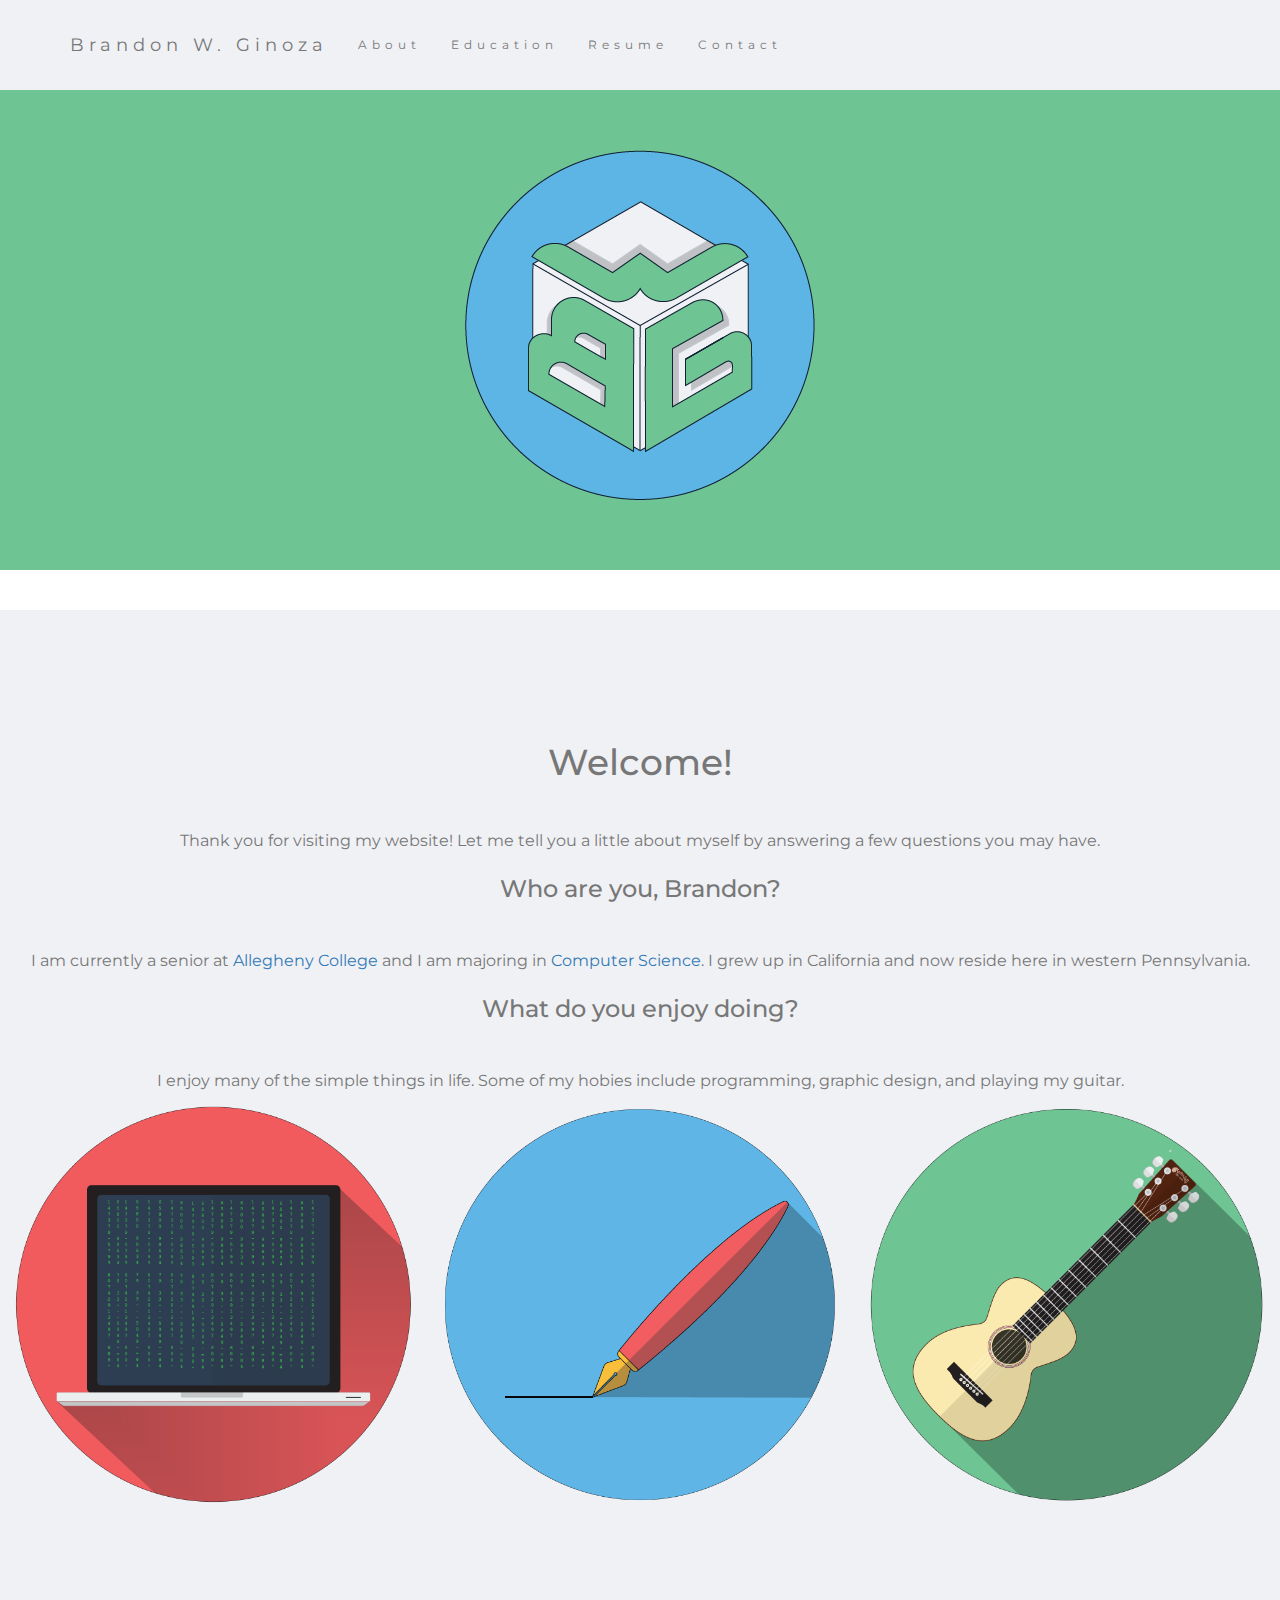
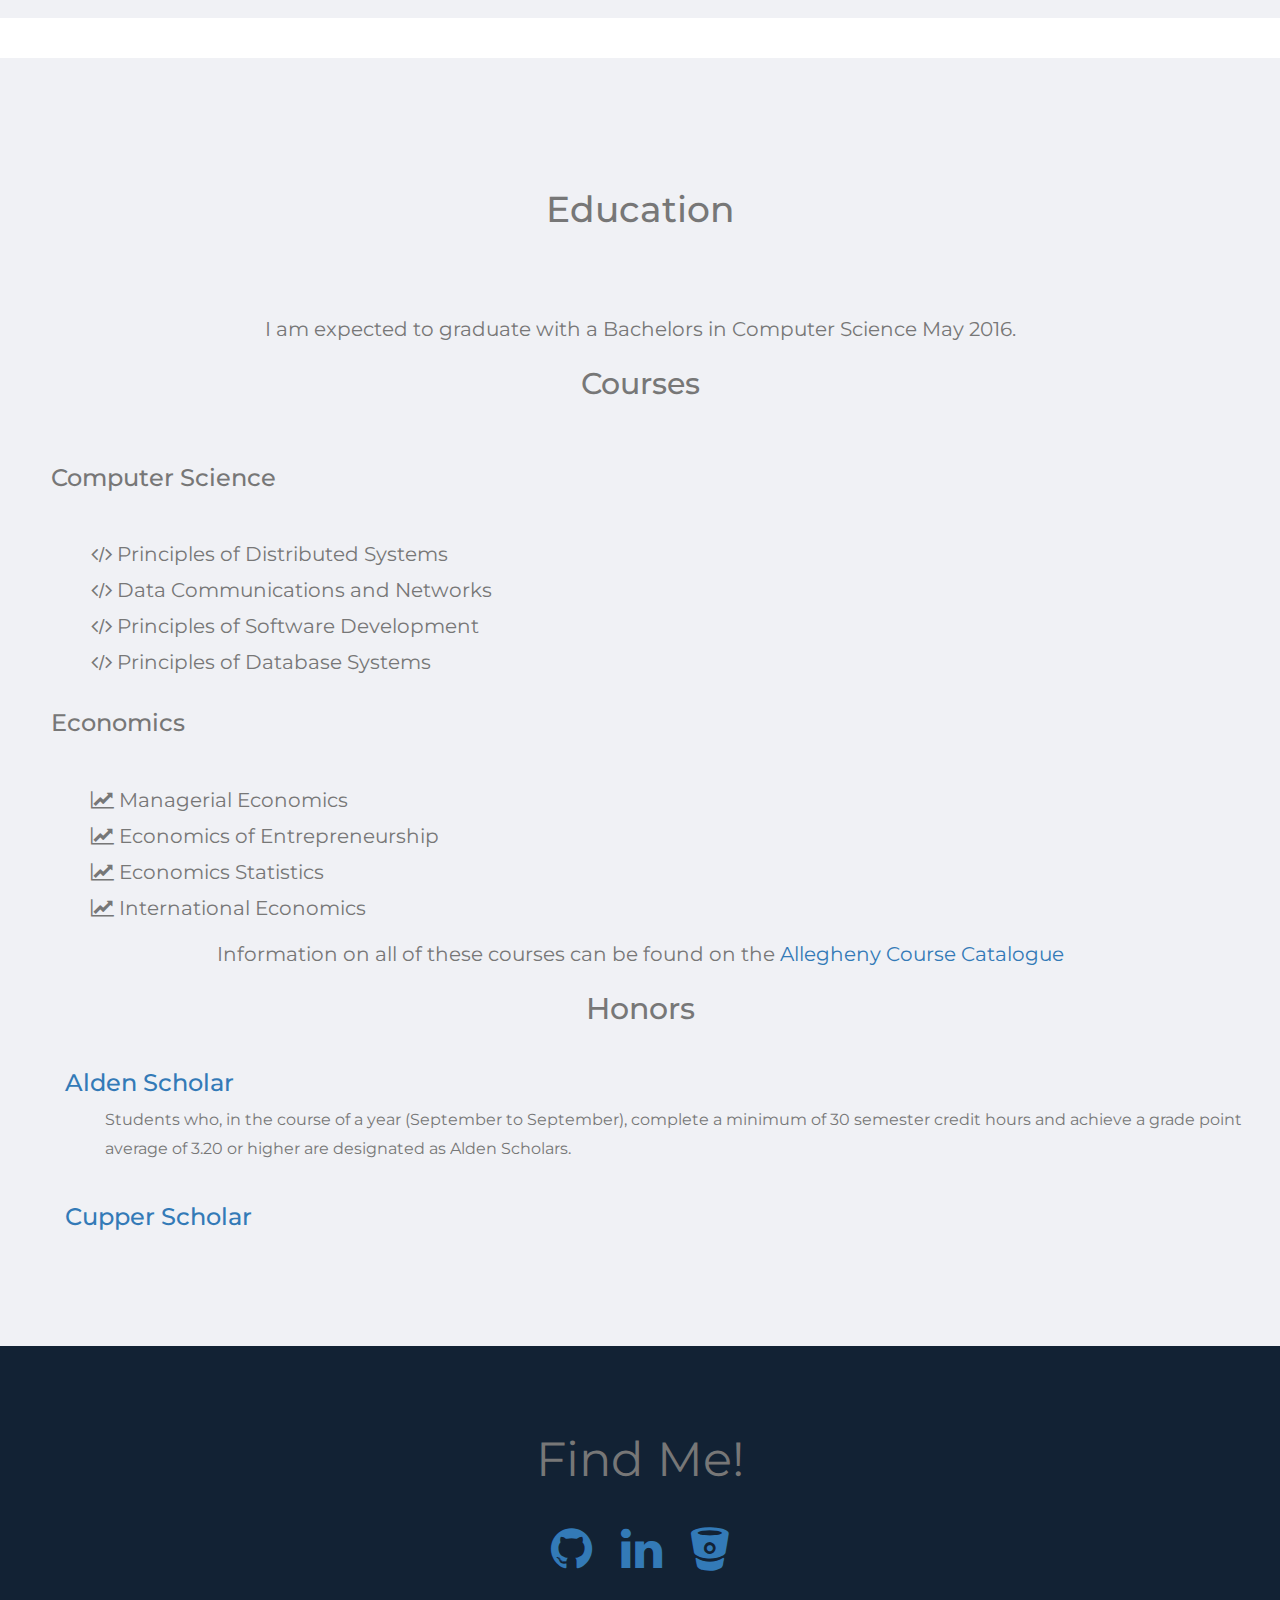
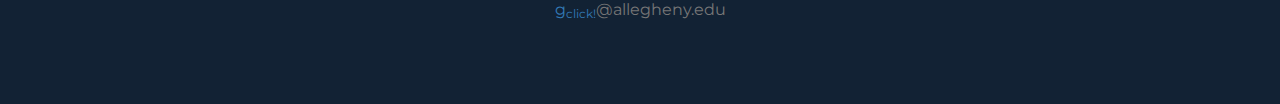
==== index.html @ f5b82c76 "new webpage" ====
<!DOCTYPE html>
<html lang="en">
<head>
  <!-- Theme Made By www.w3schools.com - No Copyright -->
  <title>Bootstrap Theme Simply Me</title>
  <meta charset="utf-8">
  <meta name="viewport" content="width=device-width, initial-scale=1">
  <link rel="stylesheet" href="https://maxcdn.bootstrapcdn.com/font-awesome/4.5.0/css/font-awesome.min.css">
  <link rel="stylesheet" href="http://maxcdn.bootstrapcdn.com/bootstrap/3.3.6/css/bootstrap.min.css">
  <link href="http://fonts.googleapis.com/css?family=Montserrat" rel="stylesheet">
  <script src="https://ajax.googleapis.com/ajax/libs/jquery/1.12.0/jquery.min.js"></script>
  <script src="http://maxcdn.bootstrapcdn.com/bootstrap/3.3.6/js/bootstrap.min.js"></script>
  <style>
  body {
      font: 20px Montserrat, sans-serif;
      line-height: 1.8;
      color: #f5f6f7;
      width:100%;
      height: 100%;
  }
  html {
      width: 100%;
      height: 100%;
  }
  p {font-size: 16px;}
  .margin {margin-bottom: 45px;}
  .bg-1 { 
      background-color: #6fc494;/*#1abc9c; /* Green */
      color: #ffffff;
  }
  .bg-2 { 
      background-color: #f0f1f5; /*#474e5d; /* Dark Blue */
      color: #777777;
  }
  .bg-3 { 
      background-color: #f0f1f5; /* #5db5e6 #ffffff; /* White */
      color: #777777;/*#555555;*/
  }
  .bg-4 { 
      background-color: #122234; /* #2f2f2f; /* Black Gray */
      color: #777777;/*#fff; */
  }
  .container-fluid {
      padding-top: 70px;
      padding-bottom: 70px;
  }
  .navbar {
      background-color: #f0f1f5;
      padding-top: 15px;
      padding-bottom: 15px;
      border: 0;
      border-radius: 0;
      margin-bottom: 0;
      font-size: 12px;
      letter-spacing: 5px;
      color: #ffffff;
  }
  .navbar-nav  li a:hover {
      background-color: #f0f1f5;
      color: #1abc9c !important; /* #1abc9c */
  }
  .navbar-toggle {
      background-color: #f0f1f5;
  }
  .line {
    border: 0;
  }
  
  @media(min-width:767px) {
    .navbar {
        padding: 20px 0;
        -webkit-transition: background .5s ease-in-out,padding .5s ease-in-out;
        -moz-transition: background .5s ease-in-out,padding .5s ease-in-out;
        transition: background .5s ease-in-out,padding .5s ease-in-out;
    }

    .top-nav-collapse {
        padding: 0;
    }
}

  @media(max-width:767px) {
    .hobbie {
        padding-left: 15%;   
        padding-right: 15%;
        padding-top: 5%;
        padding-bottom: 5%;
    }
  } 
  @media(max-width:991px) and (min-width:768px) {
    #page-top img {
        padding-top: 140px;   
    }
  }
  @media(min-width:991px) {
    #page-top img {
        padding-top: 80px;
    }
  }
  @media(max-width:767px) {
    #page-top img {
        padding-top: 80px;   
    }
  }
  .text-left {
    padding-left: 4%   
  }

  .links {
      margin: 1%;   
  }
  .educationlist {
    text-align: left;
    list-style: none;
    display: inline-block;
  }

      
  #bwgcube {
    max-height: 200%;
    max-width: 200%;
  }
  #welcome {
    margin-top: 5%;   
  }
  #education {
    margin-top: 5%;   
  }
  </style>
<script>
$(document).on('click','.navbar-collapse.in',function(e) {
    if( $(e.target).is('a') ) {
        $(this).collapse('hide');
    }
});
</script>
    
<!-- jQuery -->
    <script src="js/jquery.js"></script>

    <!-- Bootstrap Core JavaScript -->
    <script src="js/bootstrap.min.js"></script>

    <!-- Scrolling Nav JavaScript -->
    <script src="js/jquery.easing.min.js"></script>
    <script src="js/scrolling-nav.js"></script>
</head>
<body>
    
    <!-- Navigation -->
    <nav class="navbar navbar-default navbar-fixed-top" role="navigation">
        <div class="container">
            <div class="navbar-header page-scroll">
                <button type="button" class="navbar-toggle" data-toggle="collapse" data-target=".navbar-ex1-collapse">
                    <span class="sr-only">Me</span>
                    <span class="icon-bar"></span>
                    <span class="icon-bar"></span>
                    <span class="icon-bar"></span>
                </button>
                <a class="navbar-brand page-scroll" href="#page-top">Brandon W. Ginoza <!--<img src="imgs/bwgcube.png" id="bwgcube" class="img-responsive" style="display:inline"> --></a>
            </div>

            <!-- Collect the nav links, forms, and other content for toggling -->
            <div class="collapse navbar-collapse navbar-ex1-collapse">
                <ul class="nav navbar-nav">
                    <!-- Hidden li included to remove active class from about link when scrolled up past about section -->
                    <li class="hidden">
                        <a class="page-scroll" href="#page-top"></a>
                    </li>
                    <li>
                        <a class="page-scroll" href="#about">About</a>
                    </li>
                    <li>
                        <a class="page-scroll" href="#Education">Education</a>
                    </li>
                    <li>
                        <a href="pdfs/brandon_ginoza_resume.pdf" target="_blank">Resume</a>
                    </li>
                    <li>
                        <a class="page-scroll" href="#contact">Contact</a>
                    </li>
                </ul>
            </div>
            <!-- /.navbar-collapse -->
        </div>
        <!-- /.container -->
    </nav>

<!-- First Container -->
<div id="page-top" class="container-fluid bg-1 text-center">
  <!--<img src="imgs/curvedlettering.png" class="img-responsive" style="display:inline" alt="name"> -->
    <img src="imgs/bwgcube.png" class="img-responsive" style="display:inline" alt="name">

</div>
<hr class="line">
<!-- Second Container -->
<div id="about" class="container-fluid bg-2 text-center">
  <h1 id="welcome" class="margin">Welcome!</h1>
  <p>Thank you for visiting my website! Let me tell you a little about myself by answering a few questions you may have.</p>
  <h3 class="margin">Who are you, Brandon?</h3>
  <p>I am currently a senior at <a href="http://www.allegheny.edu" target="_blank">Allegheny College</a> and I am majoring in <a href="http://www.cs.allegheny.edu/" target="_blank">Computer Science</a>. I grew up in California and now reside here in western Pennsylvania.</p>
  <h3 class="margin">What do you enjoy doing?</h3>
    <p>I enjoy many of the simple things in life. Some of my hobies include programming, graphic design, and playing my guitar.</p>
 <!-- <a href="#" class="btn btn-default btn-lg">
    <span class="glyphicon glyphicon-search"></span> Search
  </a> -->
    <div class="row">
        <div class="col-sm-4">
            <p><img id="laptop" src="imgs/laptop.png" class="img-responsive margin hobbie" style="width:100%" alt="Image"> </p>
        </div>
        <div class="col-sm-4">
            <p><img src="imgs/pen.png" class="img-responsive margin hobbie" style="width:100%" alt="Image"></p>
        </div>
        <div class="col-sm-4">
            <p><img src="imgs/guitar.png" class="img-responsive margin hobbie" style="width:100%" alt="Image"></p>
        </div>
    </div>
</div>

    <hr class="line">
    
<!-- Third Container (Grid) -->
<div id="Education" class="container-fluid bg-3 text-center">    
  <h1 id="education" class="margin">Education</h1><br>
    I am expected to graduate with a Bachelors in Computer Science May 2016.
  <h2 class="margin">Courses</h2>
  <div class="row">
      <div class="text-left">
        <h3 class="margin">Computer Science</h3>
        <ul class="educationlist">
            <li>
               <i class="fa fa-code" aria-hidden="true"></i> Principles of Distributed Systems
            </li>  
            <li>
               <i class="fa fa-code" aria-hidden="true"></i> Data Communications and Networks
            </li>
            <li>
               <i class="fa fa-code" aria-hidden="true"></i> Principles of Software Development
            </li>
            <li>
               <i class="fa fa-code" aria-hidden="true"></i> Principles of Database Systems
            </li>
        </ul>


        <h3 class="margin">Economics</h3>
        <ul class="educationlist">
            <li>
               <i class="fa fa-line-chart" aria-hidden="true"></i> Managerial Economics
            </li>  
            <li>
               <i class="fa fa-line-chart" aria-hidden="true"></i> Economics of Entrepreneurship
            </li>
            <li>
               <i class="fa fa-line-chart" aria-hidden="true"></i> Economics Statistics
            </li>
            <li>
               <i class="fa fa-line-chart" aria-hidden="true"></i> International Economics
            </li>
        </ul>
      </div>
    </div>
  Information on all of these courses can be found on the <a href="http://sites.allegheny.edu/academics/catalogue/" target="_blank">Allegheny Course Catalogue</a>
    <h2 class="margin">Honors</h2>
    
    <div class="text-left">
        <a href="http://sites.allegheny.edu/academics/academic-regulations-and-policies/honors/" target="_blank"><h3>Alden Scholar</h3></a>
        <ul class="educationlist">
            <li>
            <p>
            Students who, in the course of a year (September to September), complete a minimum of 30 semester credit hours and achieve a grade point average of 3.20 or higher are designated as Alden Scholars.    
            </p>
            </li>
        </ul>
        <a href="http://www.cs.allegheny.edu/research/cupperscholars/" target="blank"><h3>Cupper Scholar</h3></a>
        <ul class="educationlist">
            <li>
                <p>

                </p>
            </li>
        </ul>
    </div>
  </div>
</div>

<!-- Footer -->
<footer id="contact" class="container-fluid bg-4 text-center">
<!-- <p>Bootstrap Theme Made By <a href="http://www.w3schools.com">www.w3schools.com</a></p> -->
    <p id="contactme"><font size="10">Find Me!</font></p>
    <p><a href="http://wwww.github.com"><i class="fa fa-github fa-3x links" aria-hidden="true"></i></a>
    <a href="http://www.linkedin.com"><i class="fa fa-linkedin fa-3x links" aria-hidden="true"></i></a>
    <a href="http://www.bitbucket.com"><i class="fa fa-bitbucket fa-3x links" aria-hidden="true"></i></a>
    </p>
    <p>
    <a href="http://www.google.com/recaptcha/mailhide/d?k=01mWw7WVUKpf7rpx_ugqTX-w==&amp;c=5OQtLOLrhIFikbsIM1NqQYOUcmoT6AMoe-LiFJLgnI0=" onclick="window.open('http://www.google.com/recaptcha/mailhide/d?k\07501mWw7WVUKpf7rpx_ugqTX-w\75\75\46c\0755OQtLOLrhIFikbsIM1NqQYOUcmoT6AMoe-LiFJLgnI0\075', '', 'toolbar=0,scrollbars=0,location=0,statusbar=0,menubar=0,resizable=0,width=500,height=300'); return false;" title="Reveal this e-mail address">g<sub>click!</sub></a>@allegheny.edu
    </p>
</footer>

</body>
</html>
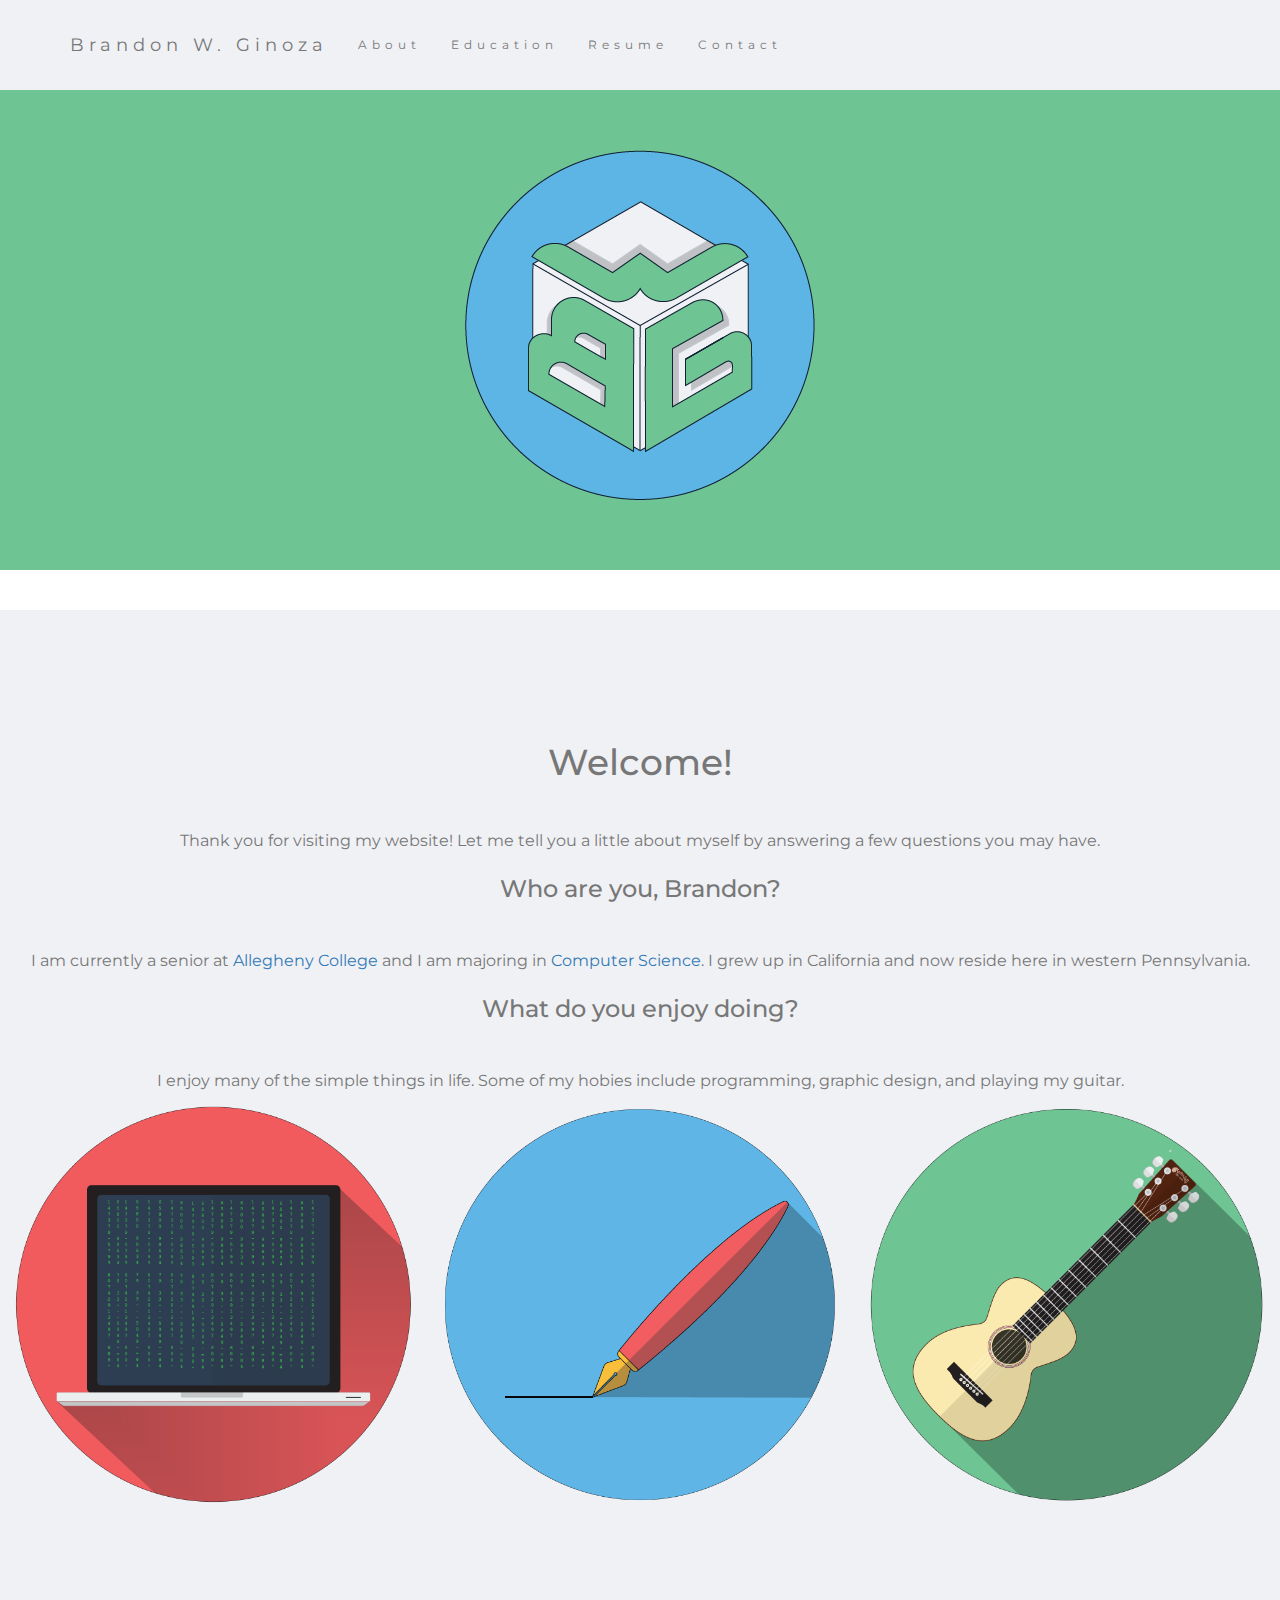
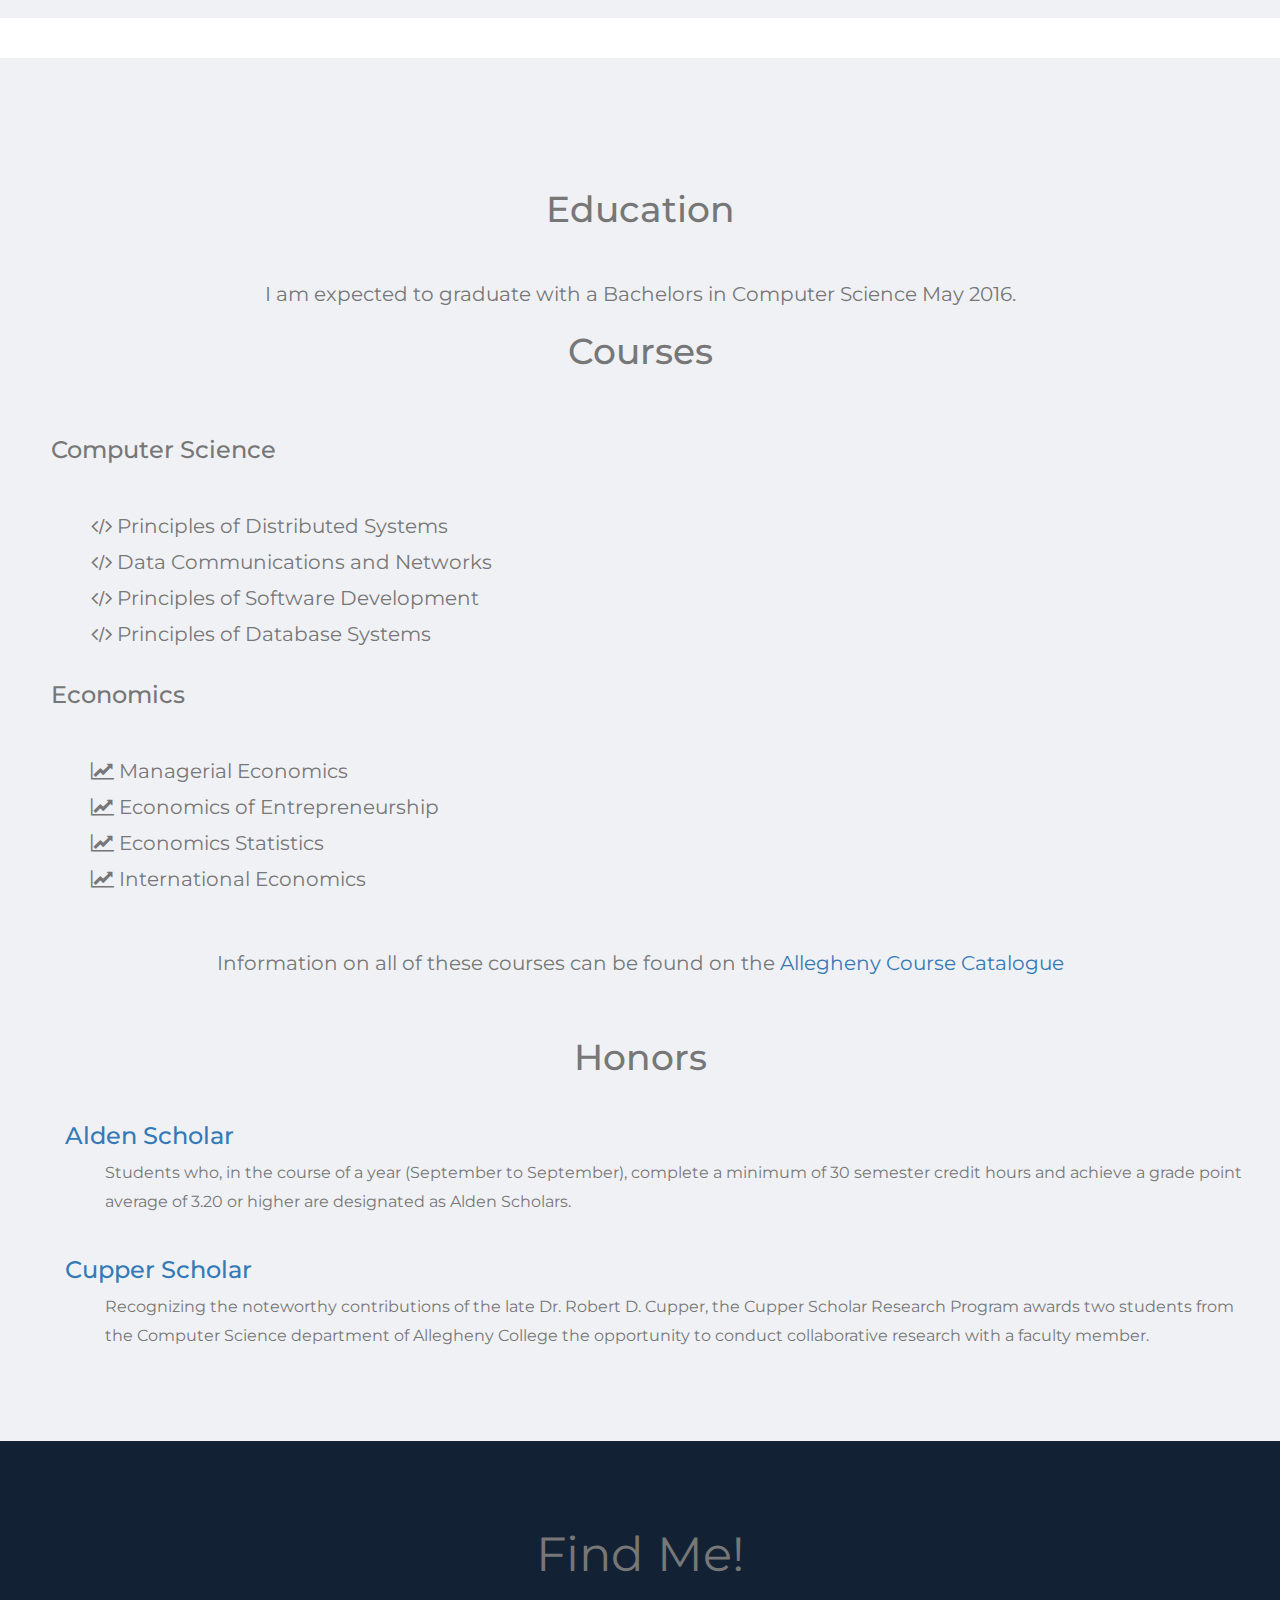
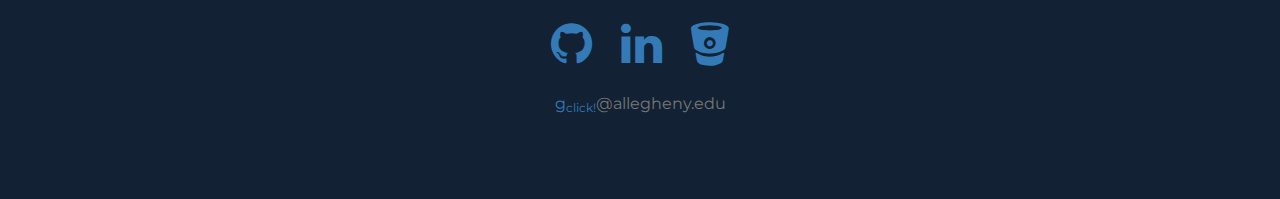
==== commit ef4c441b: "updated education section" ====
--- a/index.html
+++ b/index.html
@@ -114,7 +114,10 @@
     list-style: none;
     display: inline-block;
   }
-
+  .courselistinfo {
+    padding-top: 3%;
+    padding-bottom: 3%;   
+  }
       
   #bwgcube {
     max-height: 200%;
@@ -221,9 +224,9 @@
     
 <!-- Third Container (Grid) -->
 <div id="Education" class="container-fluid bg-3 text-center">    
-  <h1 id="education" class="margin">Education</h1><br>
+  <h1 id="education">Education</h1><br>
     I am expected to graduate with a Bachelors in Computer Science May 2016.
-  <h2 class="margin">Courses</h2>
+  <h1 class="margin">Courses</h1>
   <div class="row">
       <div class="text-left">
         <h3 class="margin">Computer Science</h3>
@@ -260,8 +263,10 @@
         </ul>
       </div>
     </div>
+    <div class="courselistinfo">
   Information on all of these courses can be found on the <a href="http://sites.allegheny.edu/academics/catalogue/" target="_blank">Allegheny Course Catalogue</a>
-    <h2 class="margin">Honors</h2>
+    </div>
+    <h1 class="margin">Honors</h1>
     
     <div class="text-left">
         <a href="http://sites.allegheny.edu/academics/academic-regulations-and-policies/honors/" target="_blank"><h3>Alden Scholar</h3></a>
@@ -276,7 +281,7 @@
         <ul class="educationlist">
             <li>
                 <p>
-
+                    Recognizing the noteworthy contributions of the late Dr. Robert D. Cupper, the Cupper Scholar Research Program awards two students from the Computer Science department of Allegheny College the opportunity to conduct collaborative research with a faculty member. 
                 </p>
             </li>
         </ul>
@@ -288,9 +293,9 @@
 <footer id="contact" class="container-fluid bg-4 text-center">
 <!-- <p>Bootstrap Theme Made By <a href="http://www.w3schools.com">www.w3schools.com</a></p> -->
     <p id="contactme"><font size="10">Find Me!</font></p>
-    <p><a href="http://wwww.github.com"><i class="fa fa-github fa-3x links" aria-hidden="true"></i></a>
-    <a href="http://www.linkedin.com"><i class="fa fa-linkedin fa-3x links" aria-hidden="true"></i></a>
-    <a href="http://www.bitbucket.com"><i class="fa fa-bitbucket fa-3x links" aria-hidden="true"></i></a>
+    <p><a href="https://github.com/ginozab" target="_blank"><i class="fa fa-github fa-3x links" aria-hidden="true"></i></a>
+    <a href="http://www.linkedin.com/in/ginozab" target="_blank"><i class="fa fa-linkedin fa-3x links" aria-hidden="true"></i></a>
+    <a href="https://bitbucket.org/ginozab/" target="_blank"><i class="fa fa-bitbucket fa-3x links" aria-hidden="true"></i></a>
     </p>
     <p>
     <a href="http://www.google.com/recaptcha/mailhide/d?k=01mWw7WVUKpf7rpx_ugqTX-w==&amp;c=5OQtLOLrhIFikbsIM1NqQYOUcmoT6AMoe-LiFJLgnI0=" onclick="window.open('http://www.google.com/recaptcha/mailhide/d?k\07501mWw7WVUKpf7rpx_ugqTX-w\75\75\46c\0755OQtLOLrhIFikbsIM1NqQYOUcmoT6AMoe-LiFJLgnI0\075', '', 'toolbar=0,scrollbars=0,location=0,statusbar=0,menubar=0,resizable=0,width=500,height=300'); return false;" title="Reveal this e-mail address">g<sub>click!</sub></a>@allegheny.edu
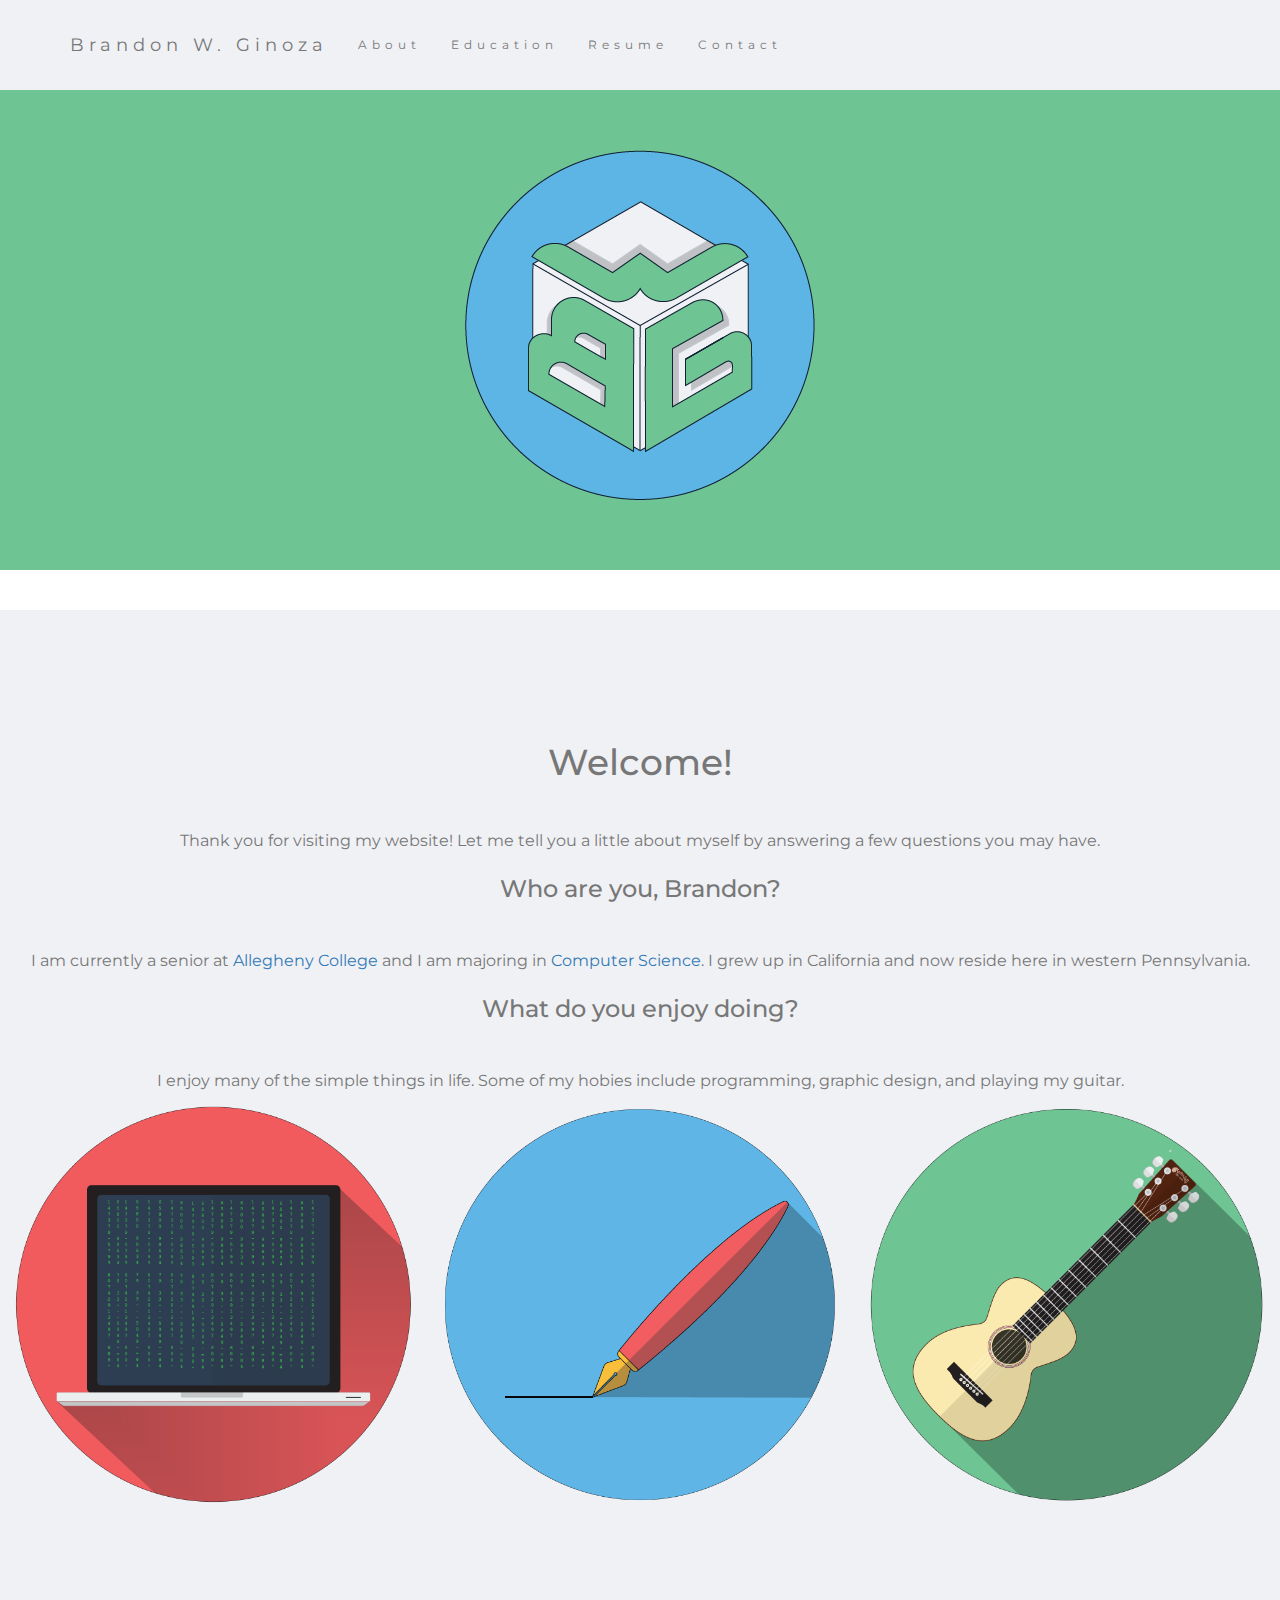
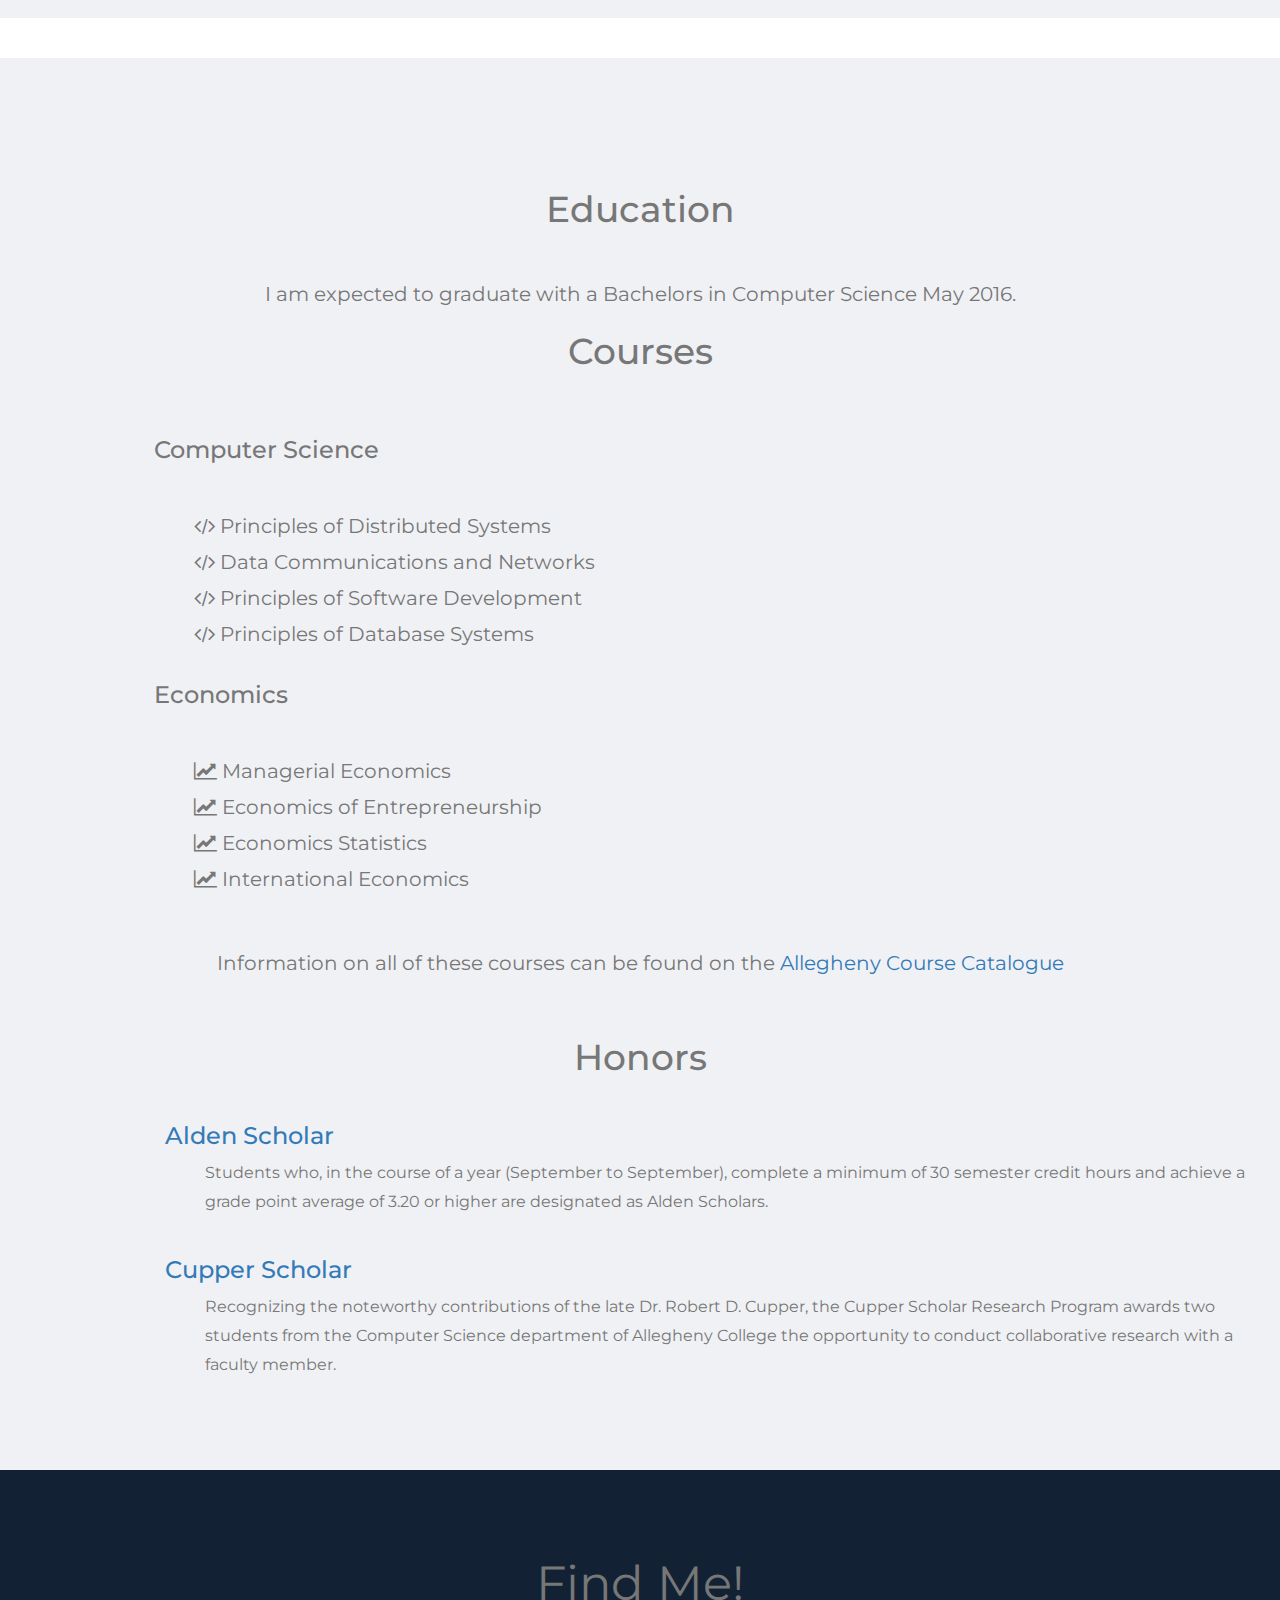
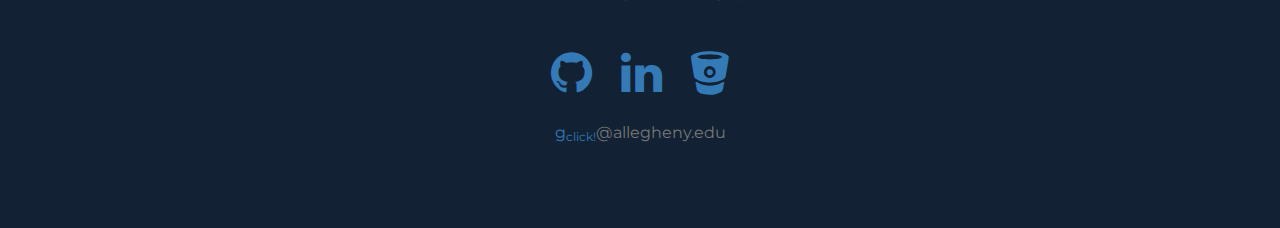
==== commit a00654d0: "increased text-left padding" ====
--- a/index.html
+++ b/index.html
@@ -103,7 +103,7 @@
     }
   }
   .text-left {
-    padding-left: 4%   
+    padding-left: 12%;   
   }
 
   .links {
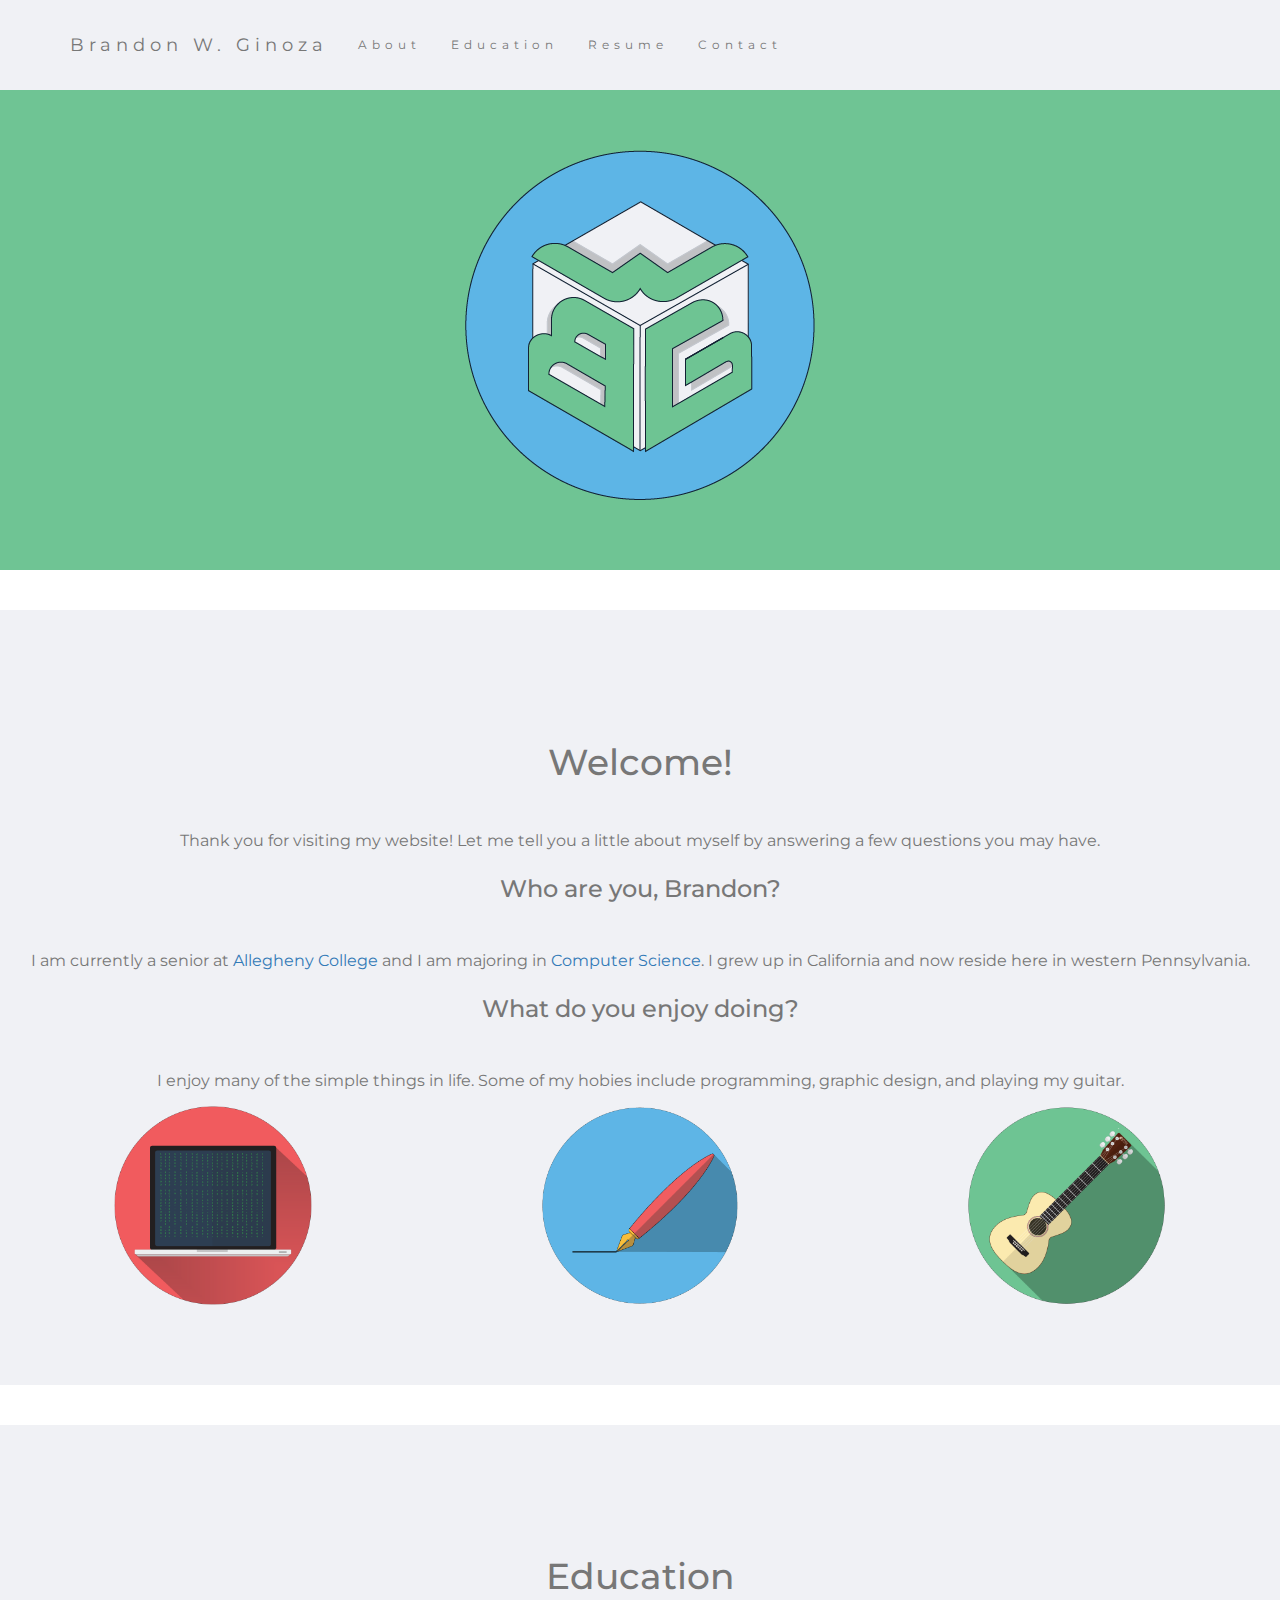
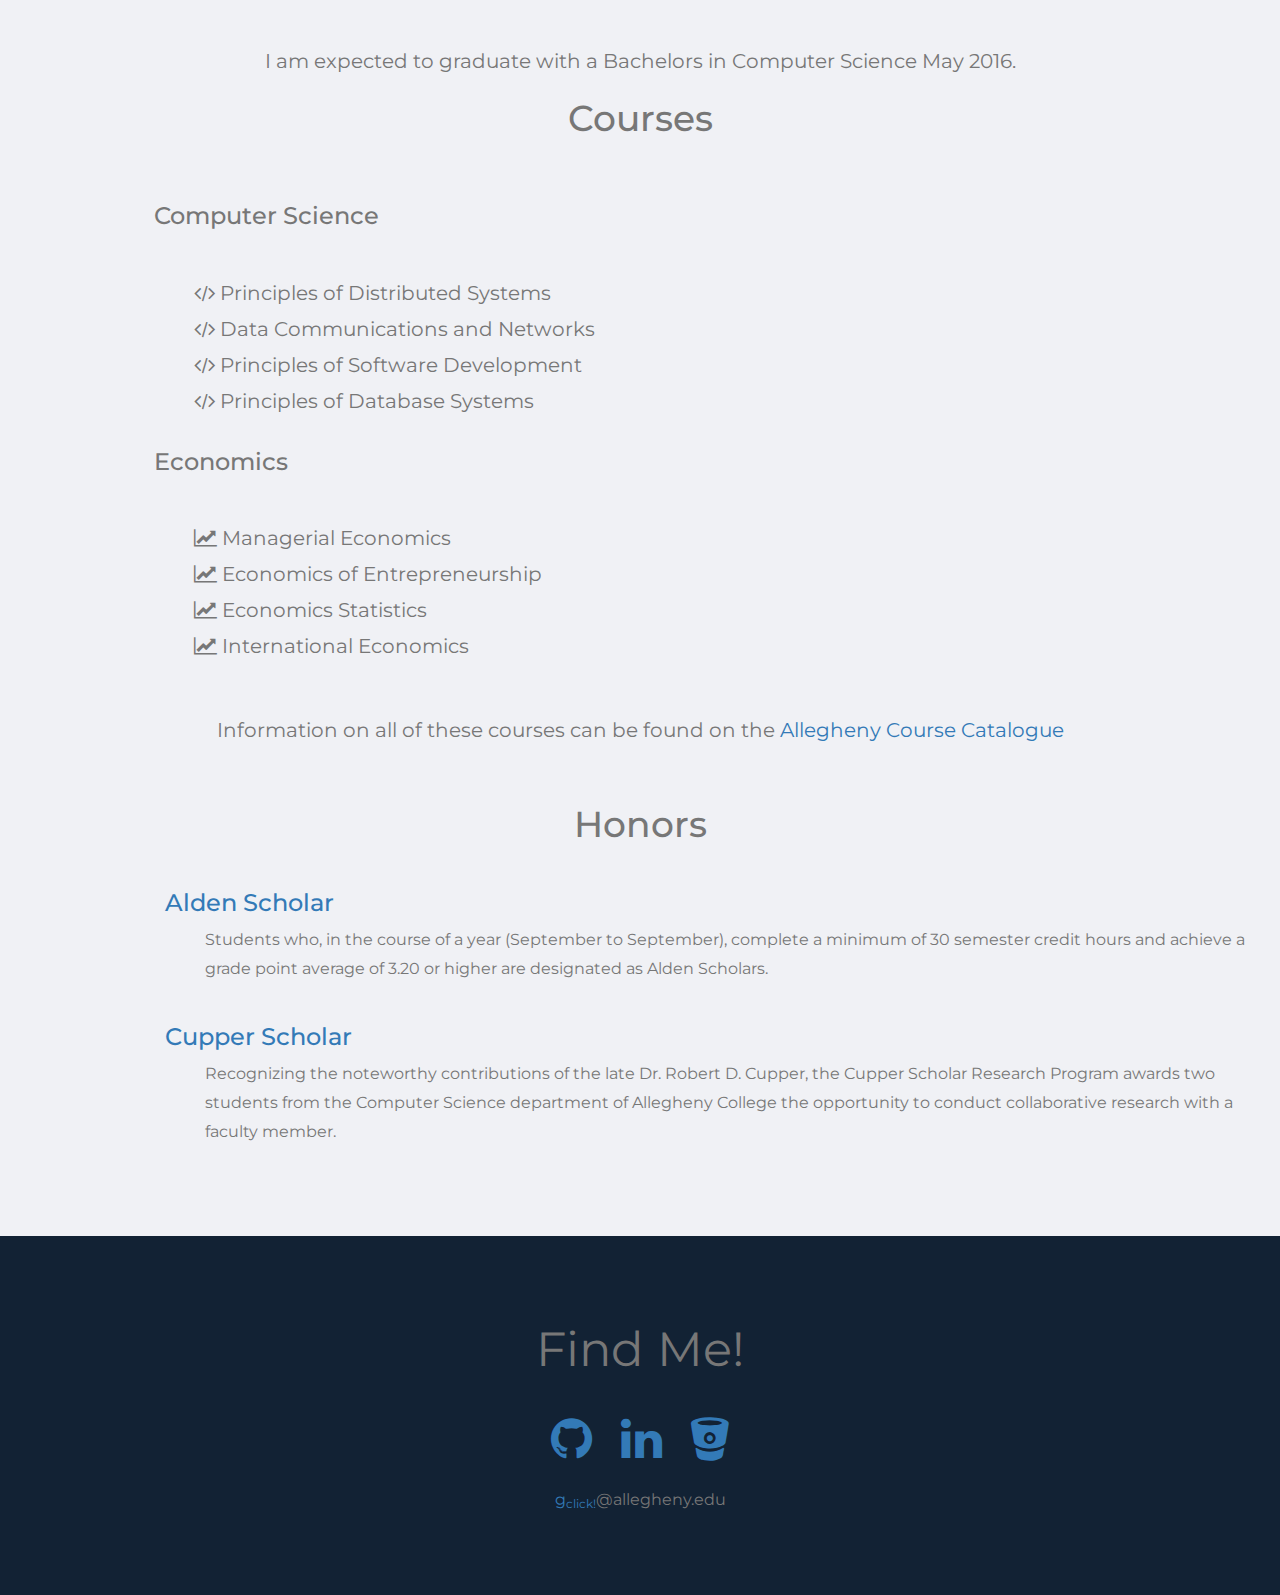
==== commit 48282e59: "changed image sizes to 50% width for hobbies" ====
--- a/index.html
+++ b/index.html
@@ -79,14 +79,7 @@
     }
 }
 
-  @media(max-width:767px) {
-    .hobbie {
-        padding-left: 15%;   
-        padding-right: 15%;
-        padding-top: 5%;
-        padding-bottom: 5%;
-    }
-  } 
+
   @media(max-width:991px) and (min-width:768px) {
     #page-top img {
         padding-top: 140px;   
@@ -117,6 +110,10 @@
   .courselistinfo {
     padding-top: 3%;
     padding-bottom: 3%;   
+  }
+
+  .img-responsive {
+    margin: 0 auto;
   }
       
   #bwgcube {
@@ -209,13 +206,13 @@
   </a> -->
     <div class="row">
         <div class="col-sm-4">
-            <p><img id="laptop" src="imgs/laptop.png" class="img-responsive margin hobbie" style="width:100%" alt="Image"> </p>
+            <p><img id="laptop" src="imgs/laptop.png" class="img-responsive margin hobbie" style="width:50%" alt="Image"> </p>
         </div>
         <div class="col-sm-4">
-            <p><img src="imgs/pen.png" class="img-responsive margin hobbie" style="width:100%" alt="Image"></p>
+            <p><img src="imgs/pen.png" class="img-responsive margin hobbie" style="width:50%" alt="Image"></p>
         </div>
         <div class="col-sm-4">
-            <p><img src="imgs/guitar.png" class="img-responsive margin hobbie" style="width:100%" alt="Image"></p>
+            <p><img src="imgs/guitar.png" class="img-responsive margin hobbie" style="width:50%" alt="Image"></p>
         </div>
     </div>
 </div>
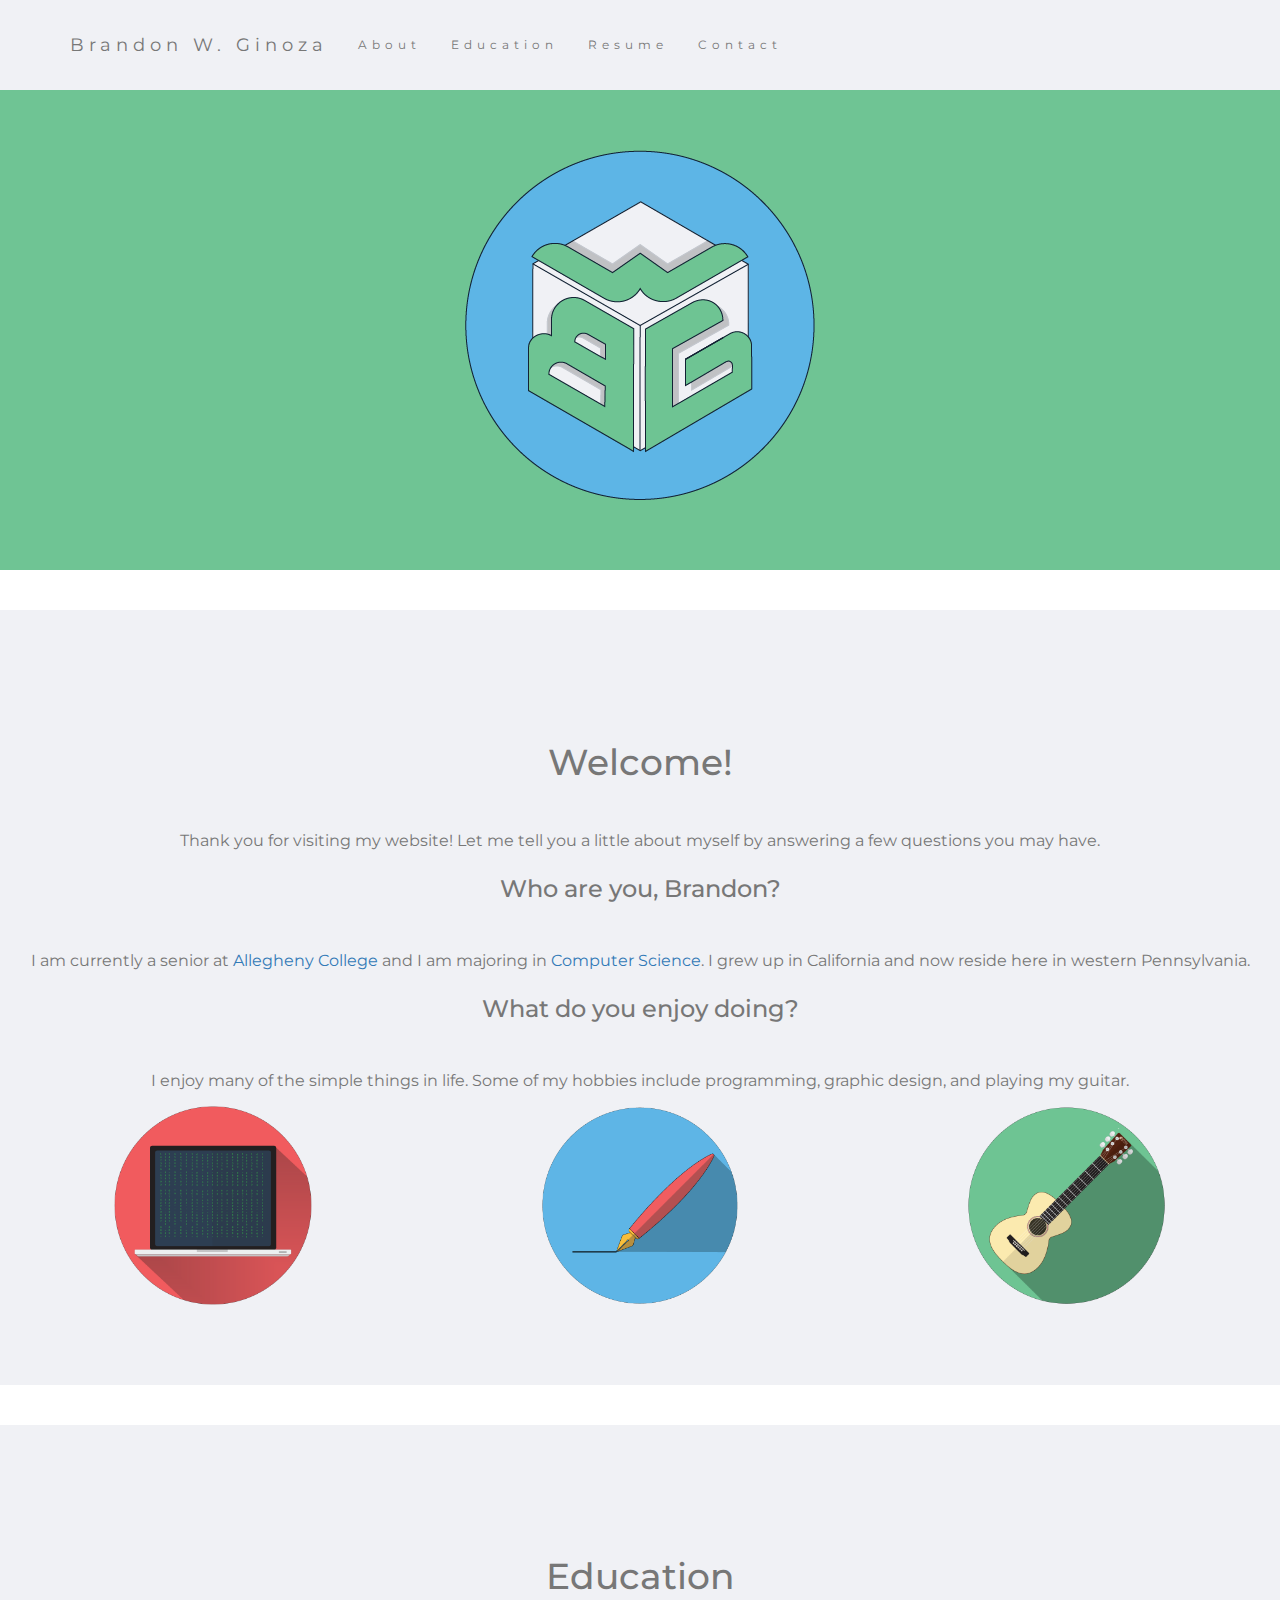
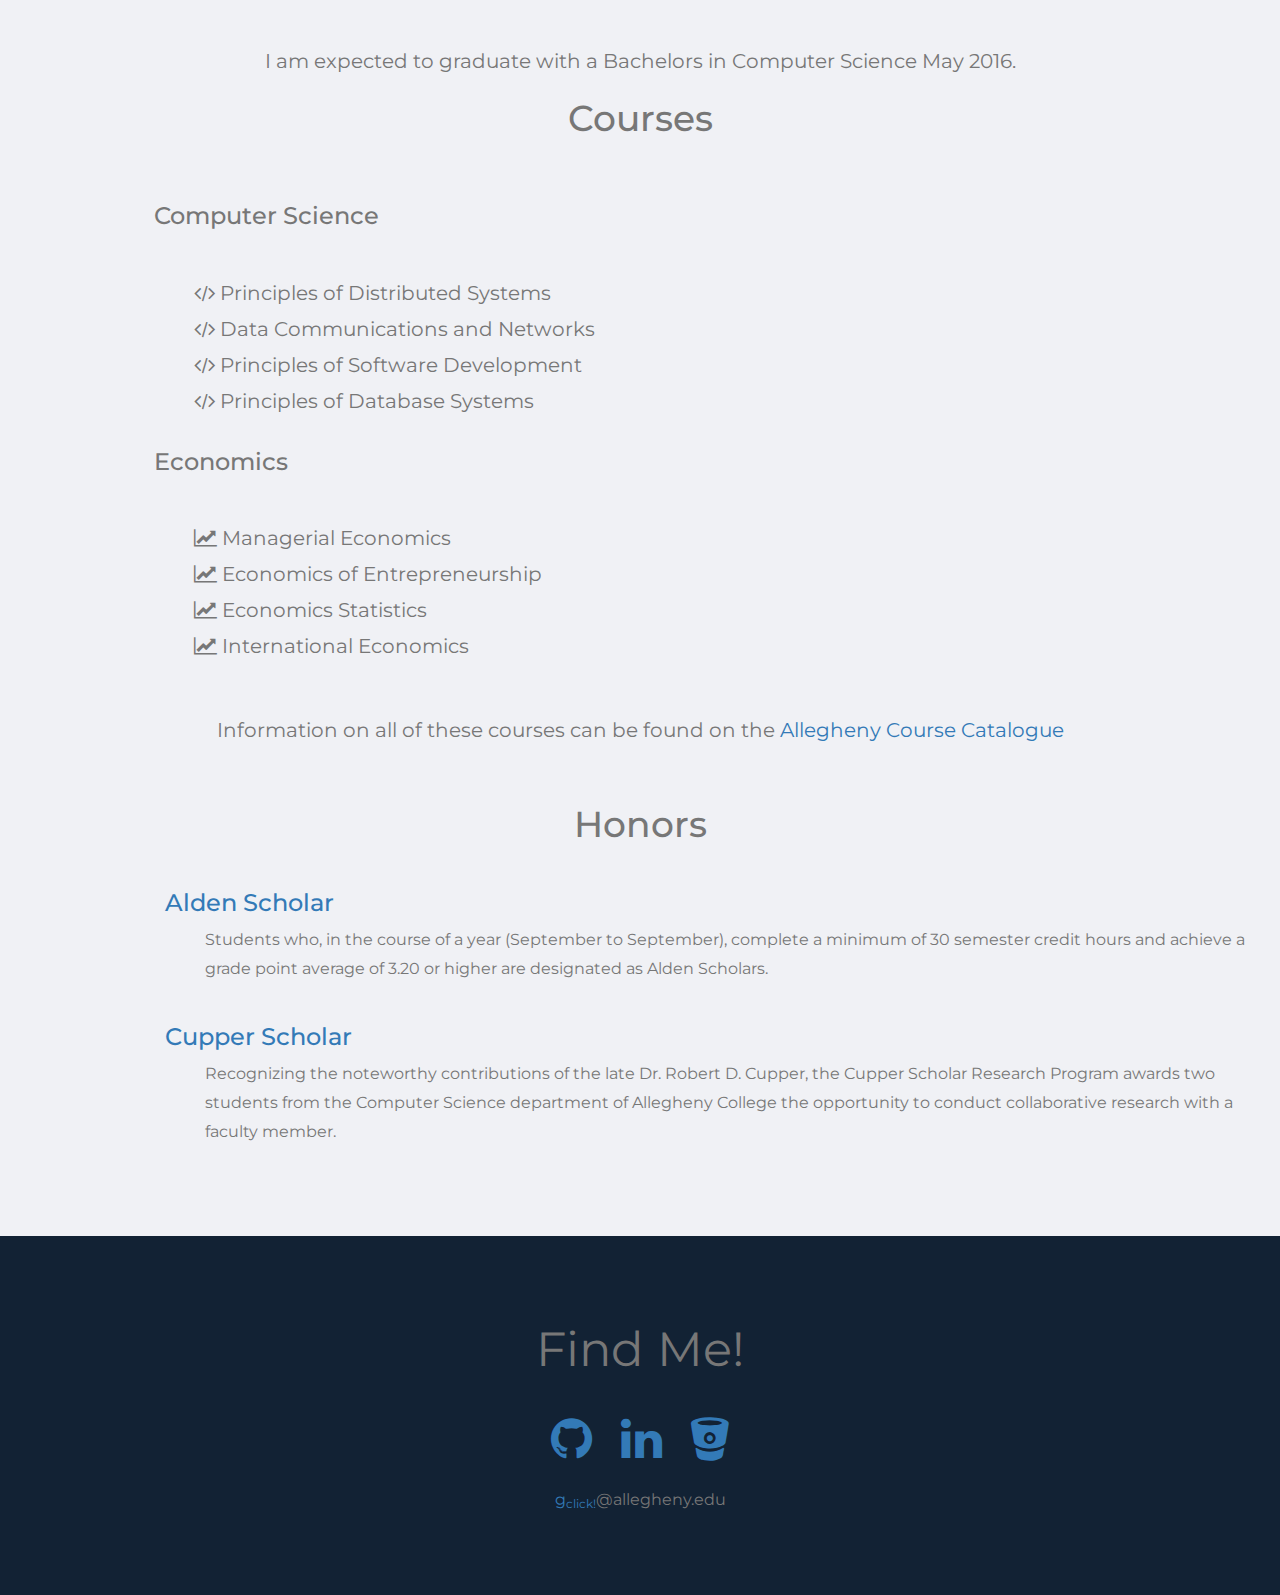
==== commit c09ae388: "corrected spelling error hobbies" ====
--- a/index.html
+++ b/index.html
@@ -2,12 +2,13 @@
 <html lang="en">
 <head>
   <!-- Theme Made By www.w3schools.com - No Copyright -->
-  <title>Bootstrap Theme Simply Me</title>
+  <title>Brandon Ginoza</title>
   <meta charset="utf-8">
   <meta name="viewport" content="width=device-width, initial-scale=1">
   <link rel="stylesheet" href="https://maxcdn.bootstrapcdn.com/font-awesome/4.5.0/css/font-awesome.min.css">
   <link rel="stylesheet" href="http://maxcdn.bootstrapcdn.com/bootstrap/3.3.6/css/bootstrap.min.css">
   <link href="http://fonts.googleapis.com/css?family=Montserrat" rel="stylesheet">
+  <link rel="icon" href="imgs/bwgcube.png" sizes="16x16 32x32" type="image/png">
   <script src="https://ajax.googleapis.com/ajax/libs/jquery/1.12.0/jquery.min.js"></script>
   <script src="http://maxcdn.bootstrapcdn.com/bootstrap/3.3.6/js/bootstrap.min.js"></script>
   <style>
@@ -200,7 +201,7 @@
   <h3 class="margin">Who are you, Brandon?</h3>
   <p>I am currently a senior at <a href="http://www.allegheny.edu" target="_blank">Allegheny College</a> and I am majoring in <a href="http://www.cs.allegheny.edu/" target="_blank">Computer Science</a>. I grew up in California and now reside here in western Pennsylvania.</p>
   <h3 class="margin">What do you enjoy doing?</h3>
-    <p>I enjoy many of the simple things in life. Some of my hobies include programming, graphic design, and playing my guitar.</p>
+    <p>I enjoy many of the simple things in life. Some of my hobbies include programming, graphic design, and playing my guitar.</p>
  <!-- <a href="#" class="btn btn-default btn-lg">
     <span class="glyphicon glyphicon-search"></span> Search
   </a> -->
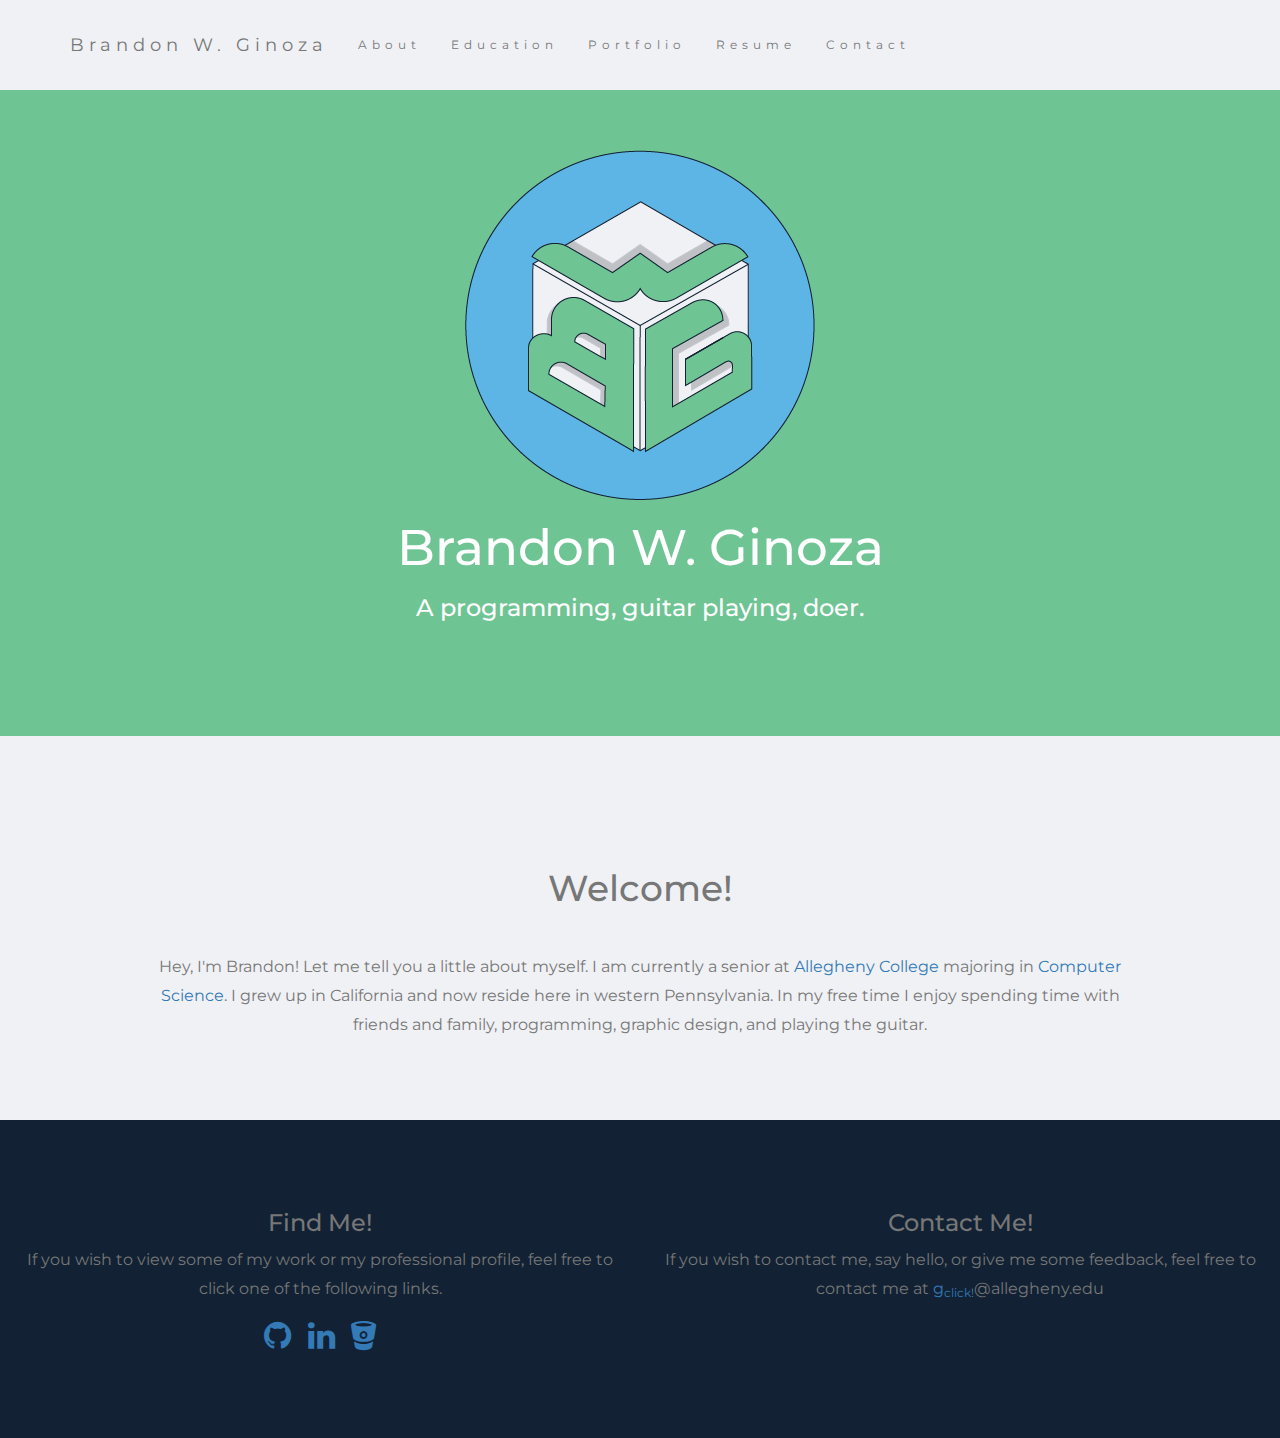
==== commit c12d1b79: "Updated home page just has about section now" ====
--- a/index.html
+++ b/index.html
@@ -8,126 +8,10 @@
   <link rel="stylesheet" href="https://maxcdn.bootstrapcdn.com/font-awesome/4.5.0/css/font-awesome.min.css">
   <link rel="stylesheet" href="http://maxcdn.bootstrapcdn.com/bootstrap/3.3.6/css/bootstrap.min.css">
   <link href="http://fonts.googleapis.com/css?family=Montserrat" rel="stylesheet">
-  <link rel="icon" href="imgs/bwgcube.png" sizes="16x16 32x32" type="image/png">
+  <link rel="icon" href="imgs/bwgcubefavicon.png" sizes="16x16 32x32" type="image/png">
   <script src="https://ajax.googleapis.com/ajax/libs/jquery/1.12.0/jquery.min.js"></script>
   <script src="http://maxcdn.bootstrapcdn.com/bootstrap/3.3.6/js/bootstrap.min.js"></script>
-  <style>
-  body {
-      font: 20px Montserrat, sans-serif;
-      line-height: 1.8;
-      color: #f5f6f7;
-      width:100%;
-      height: 100%;
-  }
-  html {
-      width: 100%;
-      height: 100%;
-  }
-  p {font-size: 16px;}
-  .margin {margin-bottom: 45px;}
-  .bg-1 { 
-      background-color: #6fc494;/*#1abc9c; /* Green */
-      color: #ffffff;
-  }
-  .bg-2 { 
-      background-color: #f0f1f5; /*#474e5d; /* Dark Blue */
-      color: #777777;
-  }
-  .bg-3 { 
-      background-color: #f0f1f5; /* #5db5e6 #ffffff; /* White */
-      color: #777777;/*#555555;*/
-  }
-  .bg-4 { 
-      background-color: #122234; /* #2f2f2f; /* Black Gray */
-      color: #777777;/*#fff; */
-  }
-  .container-fluid {
-      padding-top: 70px;
-      padding-bottom: 70px;
-  }
-  .navbar {
-      background-color: #f0f1f5;
-      padding-top: 15px;
-      padding-bottom: 15px;
-      border: 0;
-      border-radius: 0;
-      margin-bottom: 0;
-      font-size: 12px;
-      letter-spacing: 5px;
-      color: #ffffff;
-  }
-  .navbar-nav  li a:hover {
-      background-color: #f0f1f5;
-      color: #1abc9c !important; /* #1abc9c */
-  }
-  .navbar-toggle {
-      background-color: #f0f1f5;
-  }
-  .line {
-    border: 0;
-  }
-  
-  @media(min-width:767px) {
-    .navbar {
-        padding: 20px 0;
-        -webkit-transition: background .5s ease-in-out,padding .5s ease-in-out;
-        -moz-transition: background .5s ease-in-out,padding .5s ease-in-out;
-        transition: background .5s ease-in-out,padding .5s ease-in-out;
-    }
-
-    .top-nav-collapse {
-        padding: 0;
-    }
-}
-
-
-  @media(max-width:991px) and (min-width:768px) {
-    #page-top img {
-        padding-top: 140px;   
-    }
-  }
-  @media(min-width:991px) {
-    #page-top img {
-        padding-top: 80px;
-    }
-  }
-  @media(max-width:767px) {
-    #page-top img {
-        padding-top: 80px;   
-    }
-  }
-  .text-left {
-    padding-left: 12%;   
-  }
-
-  .links {
-      margin: 1%;   
-  }
-  .educationlist {
-    text-align: left;
-    list-style: none;
-    display: inline-block;
-  }
-  .courselistinfo {
-    padding-top: 3%;
-    padding-bottom: 3%;   
-  }
-
-  .img-responsive {
-    margin: 0 auto;
-  }
-      
-  #bwgcube {
-    max-height: 200%;
-    max-width: 200%;
-  }
-  #welcome {
-    margin-top: 5%;   
-  }
-  #education {
-    margin-top: 5%;   
-  }
-  </style>
+<link href="css/personal.css" rel="stylesheet">
 <script>
 $(document).on('click','.navbar-collapse.in',function(e) {
     if( $(e.target).is('a') ) {
@@ -172,7 +56,10 @@
                         <a class="page-scroll" href="#about">About</a>
                     </li>
                     <li>
-                        <a class="page-scroll" href="#Education">Education</a>
+                        <a href="education.html">Education</a>
+                    </li>
+                    <li>
+                        <a href="portfolio.html">Portfolio</a>
                     </li>
                     <li>
                         <a href="pdfs/brandon_ginoza_resume.pdf" target="_blank">Resume</a>
@@ -191,113 +78,44 @@
 <div id="page-top" class="container-fluid bg-1 text-center">
   <!--<img src="imgs/curvedlettering.png" class="img-responsive" style="display:inline" alt="name"> -->
     <img src="imgs/bwgcube.png" class="img-responsive" style="display:inline" alt="name">
-
+    <h1 style="font-size:50px;">Brandon W. Ginoza</h1>
+    <h3 class="margin">A programming, guitar playing, doer.</h3>
 </div>
-<hr class="line">
+<!--<hr class="line"> -->
 <!-- Second Container -->
 <div id="about" class="container-fluid bg-2 text-center">
   <h1 id="welcome" class="margin">Welcome!</h1>
-  <p>Thank you for visiting my website! Let me tell you a little about myself by answering a few questions you may have.</p>
-  <h3 class="margin">Who are you, Brandon?</h3>
-  <p>I am currently a senior at <a href="http://www.allegheny.edu" target="_blank">Allegheny College</a> and I am majoring in <a href="http://www.cs.allegheny.edu/" target="_blank">Computer Science</a>. I grew up in California and now reside here in western Pennsylvania.</p>
-  <h3 class="margin">What do you enjoy doing?</h3>
-    <p>I enjoy many of the simple things in life. Some of my hobbies include programming, graphic design, and playing my guitar.</p>
+  <p class="p-margin">Hey, I'm Brandon! Let me tell you a little about myself. I am currently a senior at <a href="http://www.allegheny.edu" target="_blank">Allegheny College</a> majoring in <a href="http://www.cs.allegheny.edu/" target="_blank">Computer Science</a>. I grew up in California and now reside here in western Pennsylvania. In my free time I enjoy spending time with friends and family, programming, graphic design, and playing the guitar.</p>
+
  <!-- <a href="#" class="btn btn-default btn-lg">
     <span class="glyphicon glyphicon-search"></span> Search
   </a> -->
-    <div class="row">
-        <div class="col-sm-4">
-            <p><img id="laptop" src="imgs/laptop.png" class="img-responsive margin hobbie" style="width:50%" alt="Image"> </p>
-        </div>
-        <div class="col-sm-4">
-            <p><img src="imgs/pen.png" class="img-responsive margin hobbie" style="width:50%" alt="Image"></p>
-        </div>
-        <div class="col-sm-4">
-            <p><img src="imgs/guitar.png" class="img-responsive margin hobbie" style="width:50%" alt="Image"></p>
-        </div>
-    </div>
+
 </div>
 
-    <hr class="line">
+   <!-- <hr class="line"> -->
     
-<!-- Third Container (Grid) -->
-<div id="Education" class="container-fluid bg-3 text-center">    
-  <h1 id="education">Education</h1><br>
-    I am expected to graduate with a Bachelors in Computer Science May 2016.
-  <h1 class="margin">Courses</h1>
-  <div class="row">
-      <div class="text-left">
-        <h3 class="margin">Computer Science</h3>
-        <ul class="educationlist">
-            <li>
-               <i class="fa fa-code" aria-hidden="true"></i> Principles of Distributed Systems
-            </li>  
-            <li>
-               <i class="fa fa-code" aria-hidden="true"></i> Data Communications and Networks
-            </li>
-            <li>
-               <i class="fa fa-code" aria-hidden="true"></i> Principles of Software Development
-            </li>
-            <li>
-               <i class="fa fa-code" aria-hidden="true"></i> Principles of Database Systems
-            </li>
-        </ul>
-
-
-        <h3 class="margin">Economics</h3>
-        <ul class="educationlist">
-            <li>
-               <i class="fa fa-line-chart" aria-hidden="true"></i> Managerial Economics
-            </li>  
-            <li>
-               <i class="fa fa-line-chart" aria-hidden="true"></i> Economics of Entrepreneurship
-            </li>
-            <li>
-               <i class="fa fa-line-chart" aria-hidden="true"></i> Economics Statistics
-            </li>
-            <li>
-               <i class="fa fa-line-chart" aria-hidden="true"></i> International Economics
-            </li>
-        </ul>
-      </div>
-    </div>
-    <div class="courselistinfo">
-  Information on all of these courses can be found on the <a href="http://sites.allegheny.edu/academics/catalogue/" target="_blank">Allegheny Course Catalogue</a>
-    </div>
-    <h1 class="margin">Honors</h1>
-    
-    <div class="text-left">
-        <a href="http://sites.allegheny.edu/academics/academic-regulations-and-policies/honors/" target="_blank"><h3>Alden Scholar</h3></a>
-        <ul class="educationlist">
-            <li>
-            <p>
-            Students who, in the course of a year (September to September), complete a minimum of 30 semester credit hours and achieve a grade point average of 3.20 or higher are designated as Alden Scholars.    
-            </p>
-            </li>
-        </ul>
-        <a href="http://www.cs.allegheny.edu/research/cupperscholars/" target="blank"><h3>Cupper Scholar</h3></a>
-        <ul class="educationlist">
-            <li>
-                <p>
-                    Recognizing the noteworthy contributions of the late Dr. Robert D. Cupper, the Cupper Scholar Research Program awards two students from the Computer Science department of Allegheny College the opportunity to conduct collaborative research with a faculty member. 
-                </p>
-            </li>
-        </ul>
-    </div>
-  </div>
-</div>
 
 <!-- Footer -->
 <footer id="contact" class="container-fluid bg-4 text-center">
 <!-- <p>Bootstrap Theme Made By <a href="http://www.w3schools.com">www.w3schools.com</a></p> -->
-    <p id="contactme"><font size="10">Find Me!</font></p>
-    <p><a href="https://github.com/ginozab" target="_blank"><i class="fa fa-github fa-3x links" aria-hidden="true"></i></a>
-    <a href="http://www.linkedin.com/in/ginozab" target="_blank"><i class="fa fa-linkedin fa-3x links" aria-hidden="true"></i></a>
-    <a href="https://bitbucket.org/ginozab/" target="_blank"><i class="fa fa-bitbucket fa-3x links" aria-hidden="true"></i></a>
+    <div class="row">
+        <div class="col-xs-6">
+            <h3>Find Me!</h3>
+            <p>If you wish to view some of my work or my professional profile, feel free to click one of the following links.</p>
+            <p><a href="https://github.com/ginozab" target="_blank"><i class="fa fa-github fa-2x links" aria-hidden="true"></i></a>
+    <a href="http://www.linkedin.com/in/ginozab" target="_blank"><i class="fa fa-linkedin fa-2x links" aria-hidden="true"></i></a>
+    <a href="https://bitbucket.org/ginozab/" target="_blank"><i class="fa fa-bitbucket fa-2x links" aria-hidden="true"></i></a>
     </p>
-    <p>
+        </div>
+        <div class="col-xs-6">
+            <h3>Contact Me!</h3>
+            <p> If you wish to contact me, say hello, or give me some feedback, feel free to contact me at 
     <a href="http://www.google.com/recaptcha/mailhide/d?k=01mWw7WVUKpf7rpx_ugqTX-w==&amp;c=5OQtLOLrhIFikbsIM1NqQYOUcmoT6AMoe-LiFJLgnI0=" onclick="window.open('http://www.google.com/recaptcha/mailhide/d?k\07501mWw7WVUKpf7rpx_ugqTX-w\75\75\46c\0755OQtLOLrhIFikbsIM1NqQYOUcmoT6AMoe-LiFJLgnI0\075', '', 'toolbar=0,scrollbars=0,location=0,statusbar=0,menubar=0,resizable=0,width=500,height=300'); return false;" title="Reveal this e-mail address">g<sub>click!</sub></a>@allegheny.edu
     </p>
+        </div>
+    </div>
+
 </footer>
 
 </body>
--- a/css/personal.css
+++ b/css/personal.css
@@ -0,0 +1,122 @@
+  body {
+      font: 20px Montserrat, sans-serif;
+      line-height: 1.8;
+      color: #f5f6f7;
+      width:100%;
+      height: 100%;
+  }
+  html {
+      width: 100%;
+      height: 100%;
+  }
+  p {font-size: 16px;}
+  .margin {margin-bottom: 45px;
+        
+  }
+  .p-margin {
+    padding-left: 10%;
+    padding-right: 10%;
+  }
+  .bg-1 { 
+      background-color: #6fc494;/*#1abc9c; /* Green */
+      color: #ffffff;
+  }
+  .bg-2 { 
+      background-color: #f0f1f5; /*#474e5d; /* Dark Blue */
+      color: #777777;
+  }
+  .bg-3 { 
+      background-color: #f0f1f5; /* #5db5e6 #ffffff; /* White */
+      color: #777777;/*#555555;*/
+  }
+  .bg-4 { 
+      background-color: #122234; /* #2f2f2f; /* Black Gray */
+      color: #777777;/*#fff; */
+  }
+  .container-fluid {
+      padding-top: 70px;
+      padding-bottom: 70px;
+  }
+  .navbar {
+      background-color: #f0f1f5;
+      padding-top: 15px;
+      padding-bottom: 15px;
+      border: 0;
+      border-radius: 0;
+      margin-bottom: 0;
+      font-size: 12px;
+      letter-spacing: 5px;
+      color: #ffffff;
+  }
+  .navbar-nav  li a:hover {
+      background-color: #f0f1f5;
+      color: #1abc9c !important; /* #1abc9c */
+  }
+  .navbar-toggle {
+      background-color: #f0f1f5;
+  }
+  .line {
+    border: 0;
+  }
+  
+  @media(min-width:767px) {
+    .navbar {
+        padding: 20px 0;
+        -webkit-transition: background .5s ease-in-out,padding .5s ease-in-out;
+        -moz-transition: background .5s ease-in-out,padding .5s ease-in-out;
+        transition: background .5s ease-in-out,padding .5s ease-in-out;
+    }
+
+    .top-nav-collapse {
+        padding: 0;
+    }
+}
+
+
+  @media(max-width:991px) and (min-width:768px) {
+    #page-top img {
+        padding-top: 140px;   
+    }
+  }
+  @media(min-width:991px) {
+    #page-top img {
+        padding-top: 80px;
+    }
+  }
+  @media(max-width:767px) {
+    #page-top img {
+        padding-top: 80px;   
+    }
+  }
+  .text-left {
+    padding-left: 12%;  
+    padding-right: 12%;
+  }
+
+  .links {
+      margin: 1%;   
+  }
+  .educationlist {
+    text-align: left;
+    list-style: none;
+    display: inline-block;
+  }
+  .courselistinfo {
+    padding-top: 3%;
+    padding-bottom: 3%;   
+  }
+
+  .img-responsive {
+    margin: 0 auto;
+  }
+      
+  #bwgcube {
+    max-height: 200%;
+    max-width: 200%;
+  }
+  #welcome {
+    margin-top: 5%;   
+  }
+  #education {
+    margin-top: 5%;   
+  }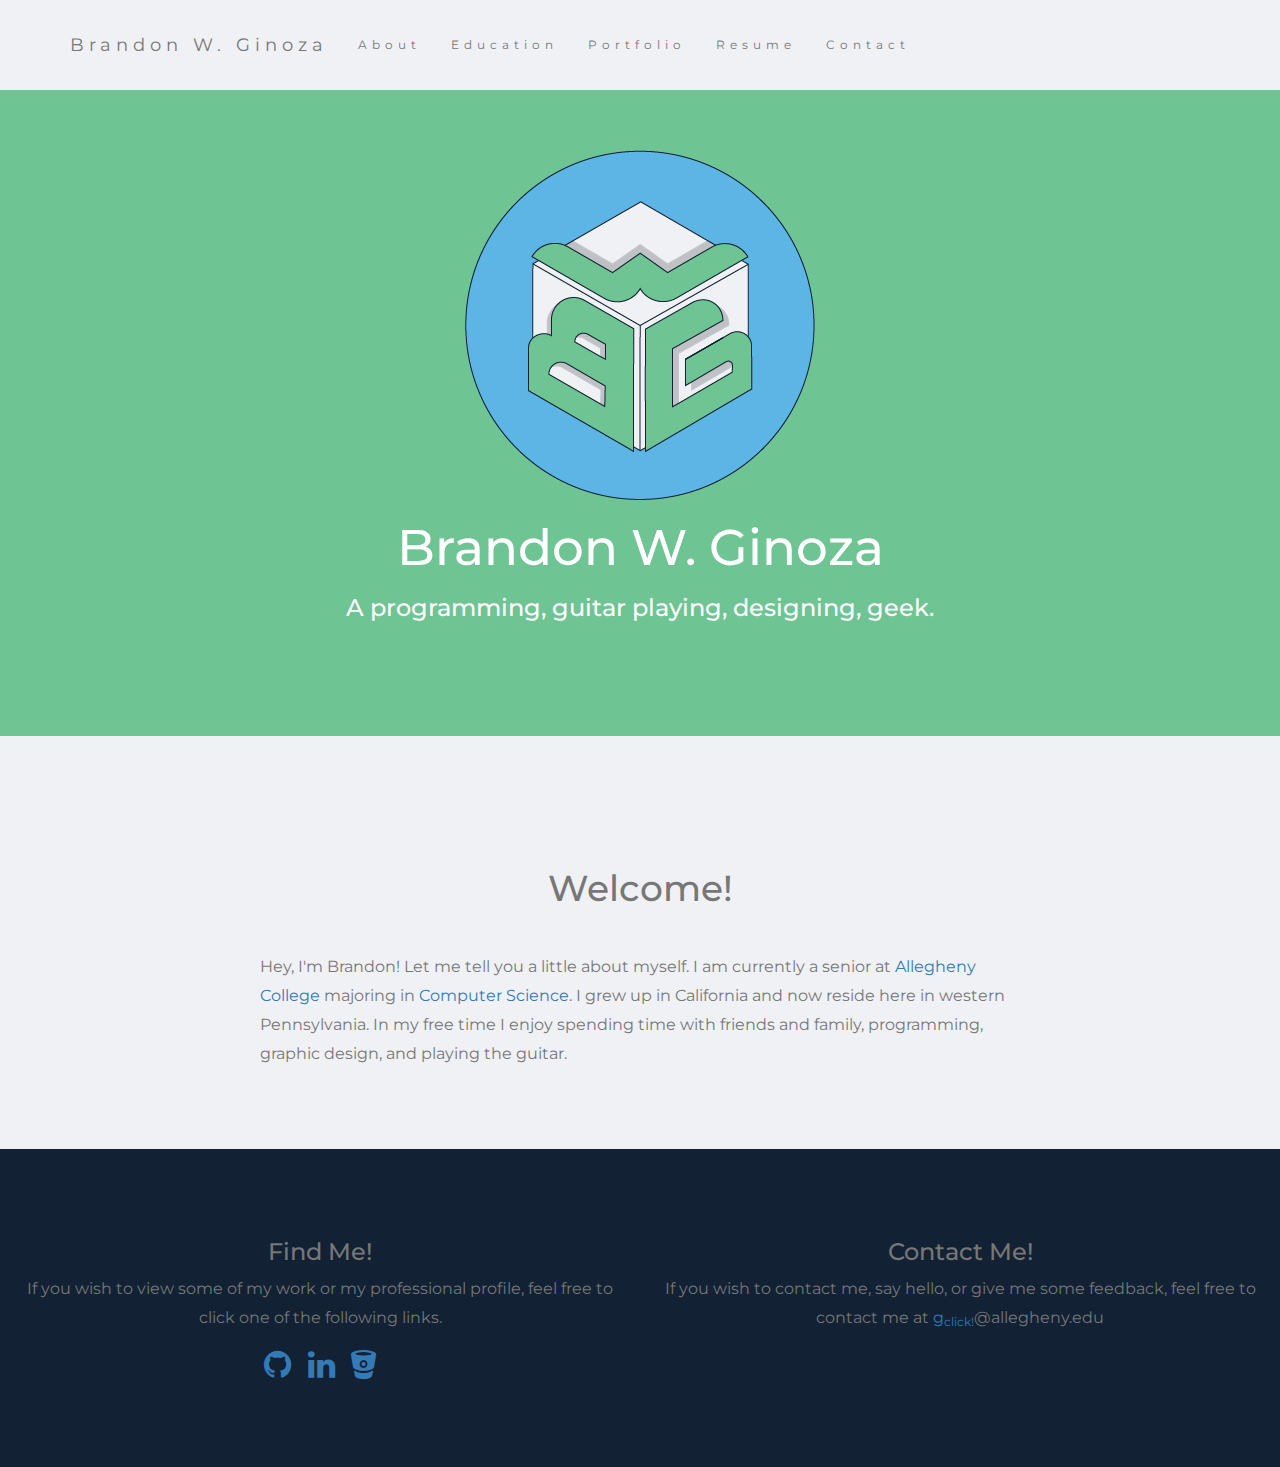
==== commit ec9b0ef6: "changed front description and made about section align left" ====
--- a/index.html
+++ b/index.html
@@ -79,13 +79,15 @@
   <!--<img src="imgs/curvedlettering.png" class="img-responsive" style="display:inline" alt="name"> -->
     <img src="imgs/bwgcube.png" class="img-responsive" style="display:inline" alt="name">
     <h1 style="font-size:50px;">Brandon W. Ginoza</h1>
-    <h3 class="margin">A programming, guitar playing, doer.</h3>
+    <h3 class="margin">A programming, guitar playing, designing, geek.</h3>
 </div>
 <!--<hr class="line"> -->
 <!-- Second Container -->
 <div id="about" class="container-fluid bg-2 text-center">
   <h1 id="welcome" class="margin">Welcome!</h1>
+    <div class="text-left">
   <p class="p-margin">Hey, I'm Brandon! Let me tell you a little about myself. I am currently a senior at <a href="http://www.allegheny.edu" target="_blank">Allegheny College</a> majoring in <a href="http://www.cs.allegheny.edu/" target="_blank">Computer Science</a>. I grew up in California and now reside here in western Pennsylvania. In my free time I enjoy spending time with friends and family, programming, graphic design, and playing the guitar.</p>
+        </div>
 
  <!-- <a href="#" class="btn btn-default btn-lg">
     <span class="glyphicon glyphicon-search"></span> Search
--- a/css/personal.css
+++ b/css/personal.css
@@ -91,6 +91,7 @@
   .text-left {
     padding-left: 12%;  
     padding-right: 12%;
+    
   }
 
   .links {
